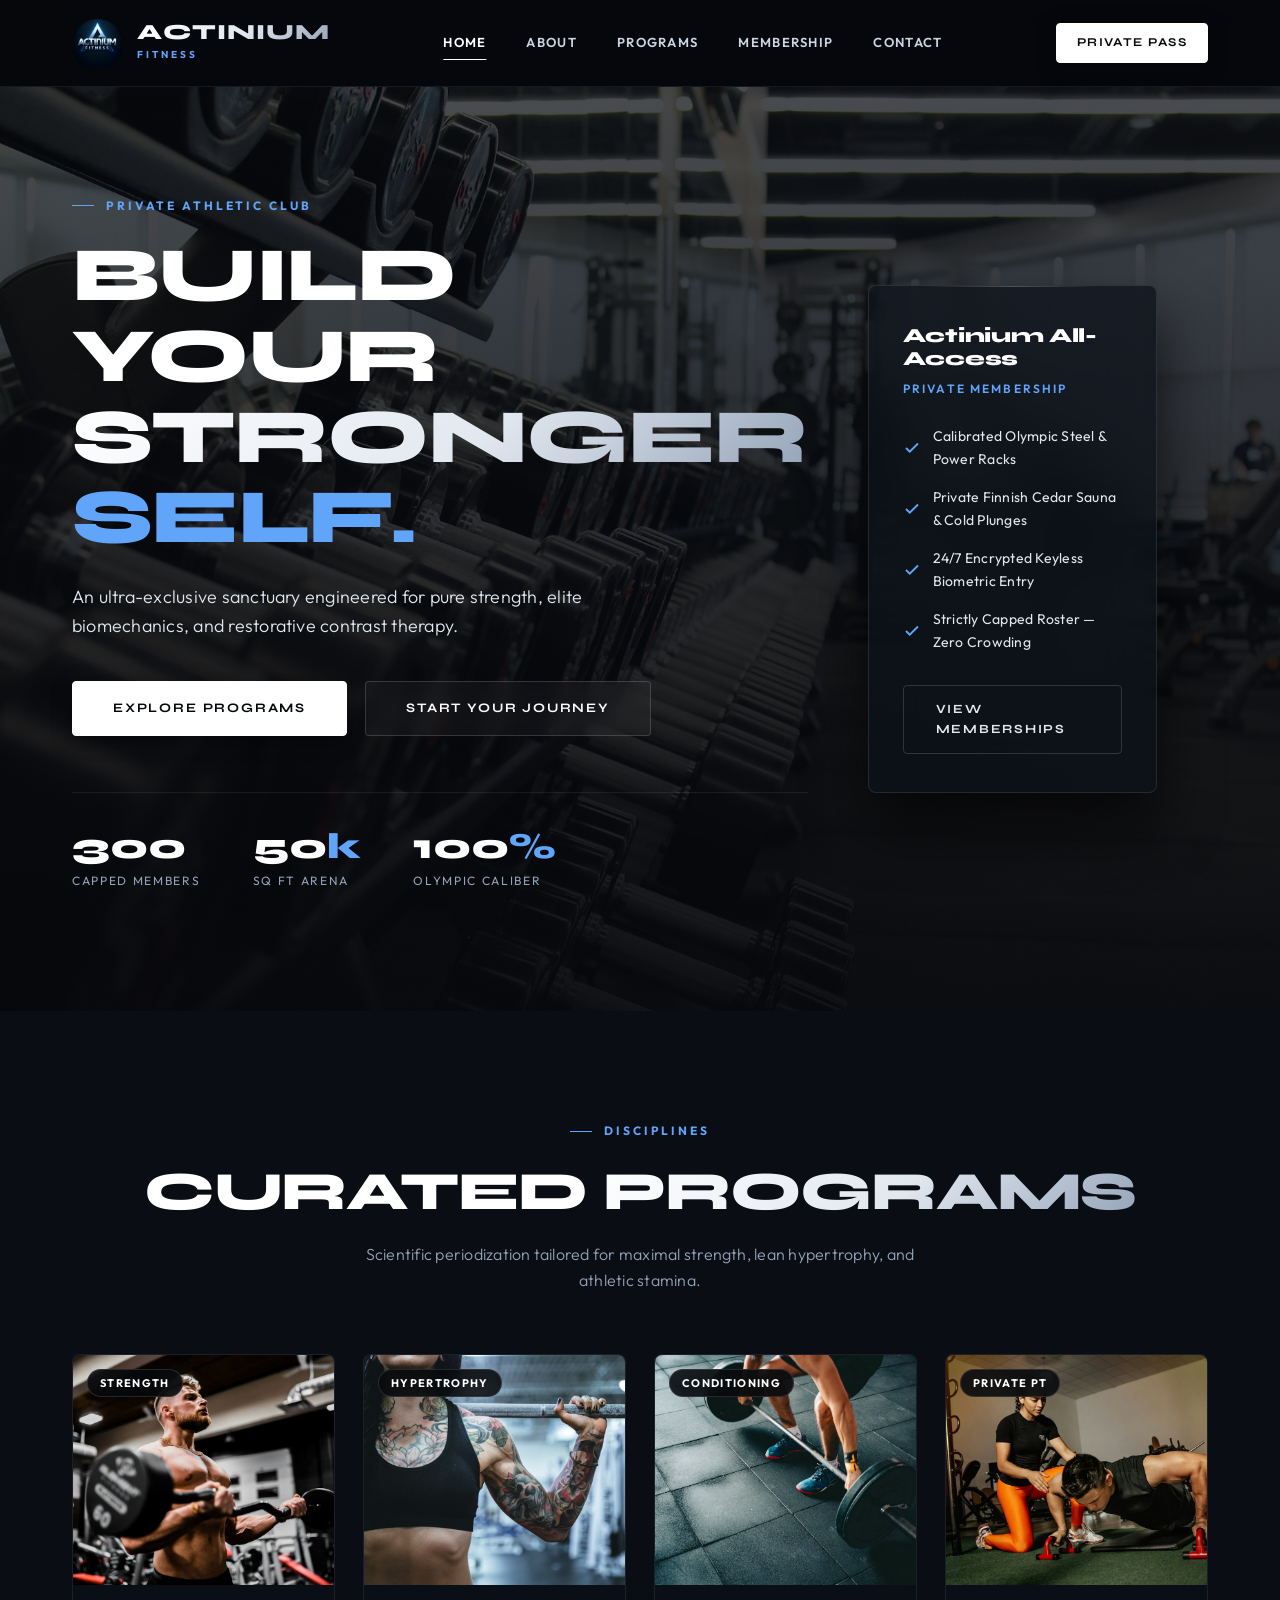
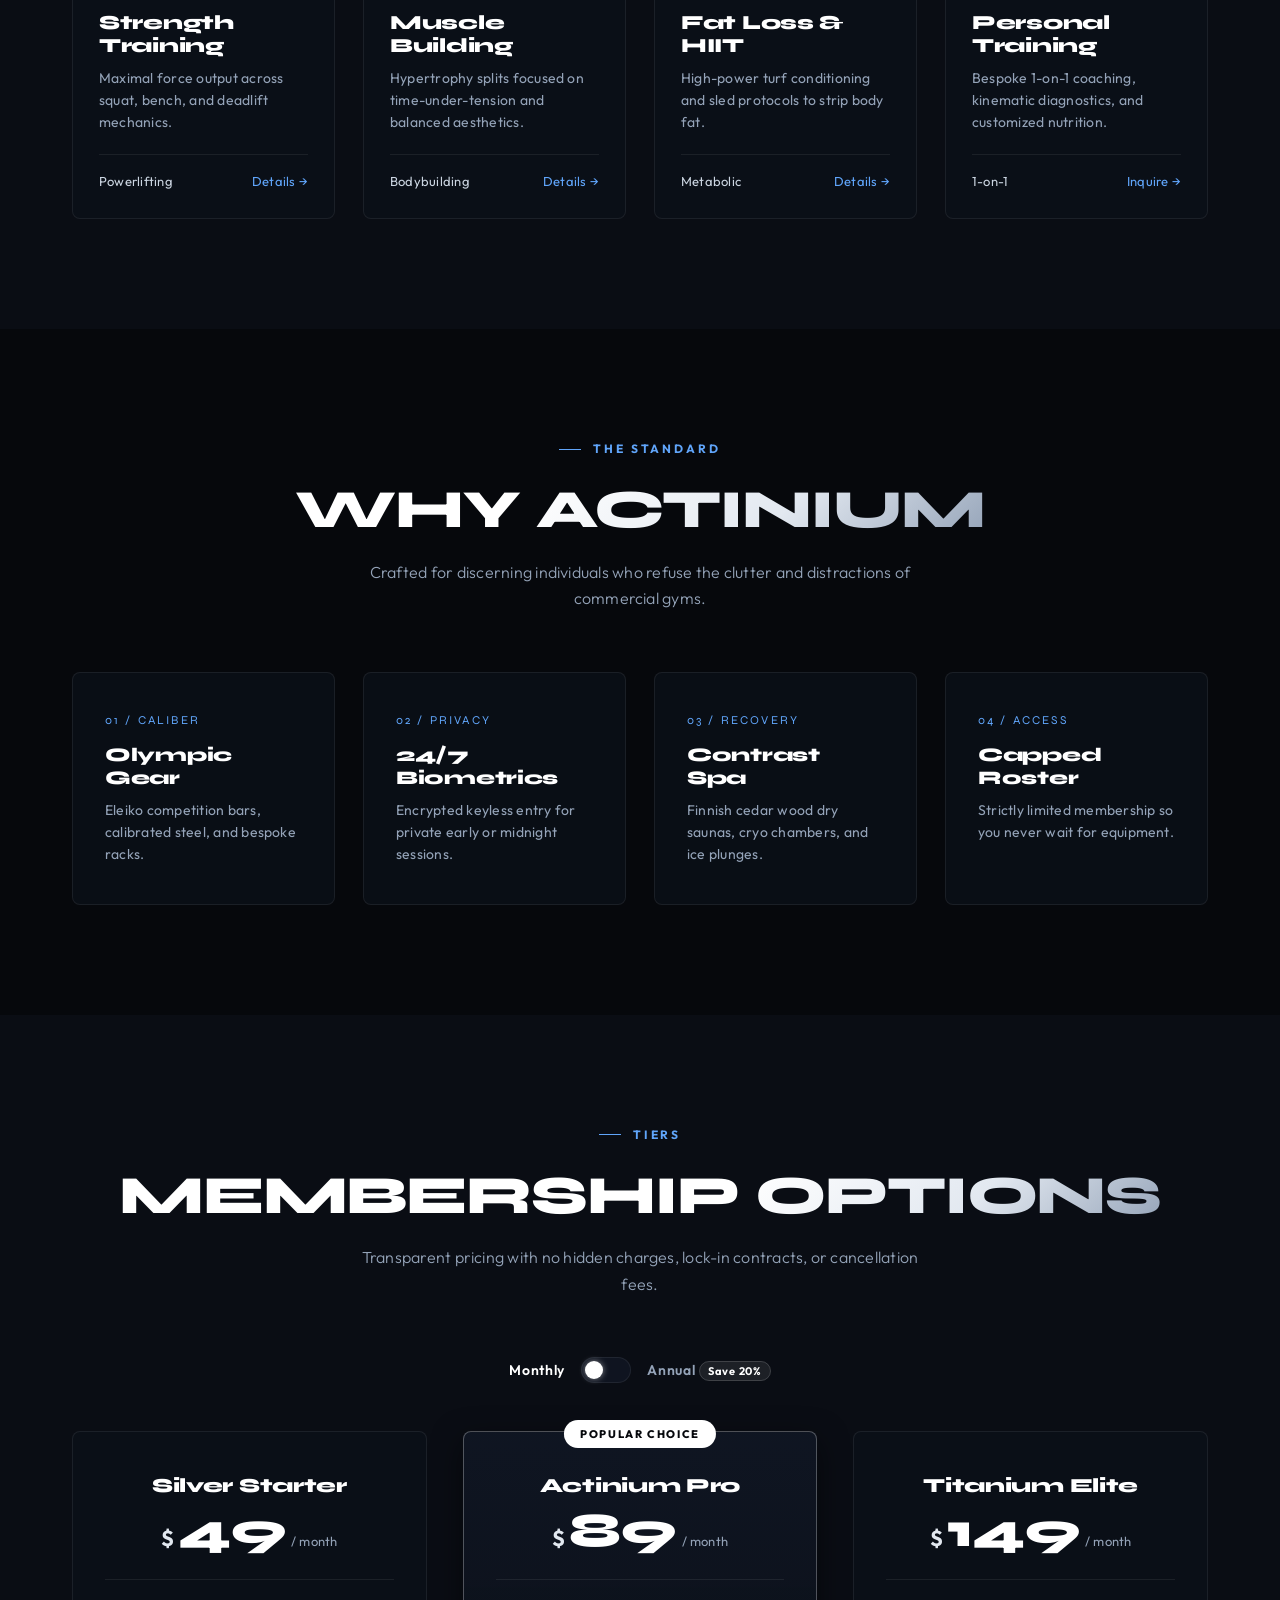
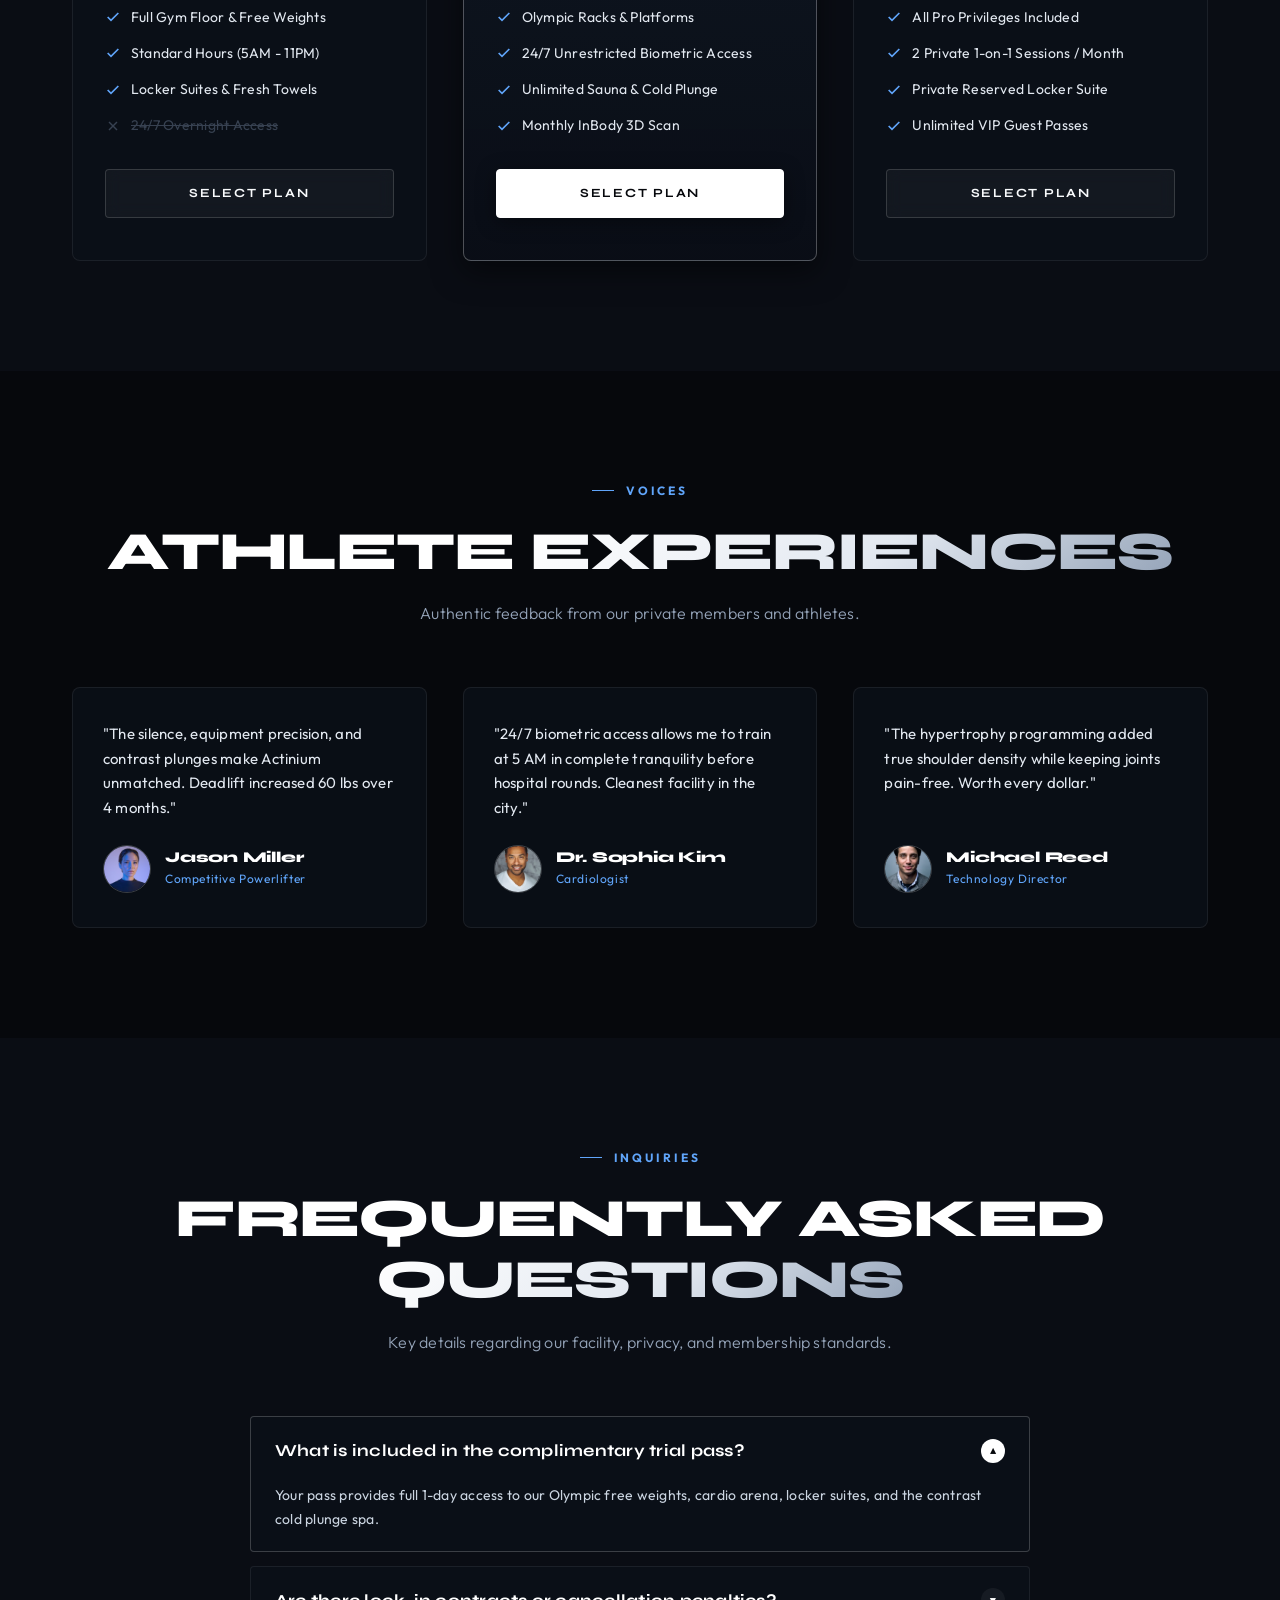
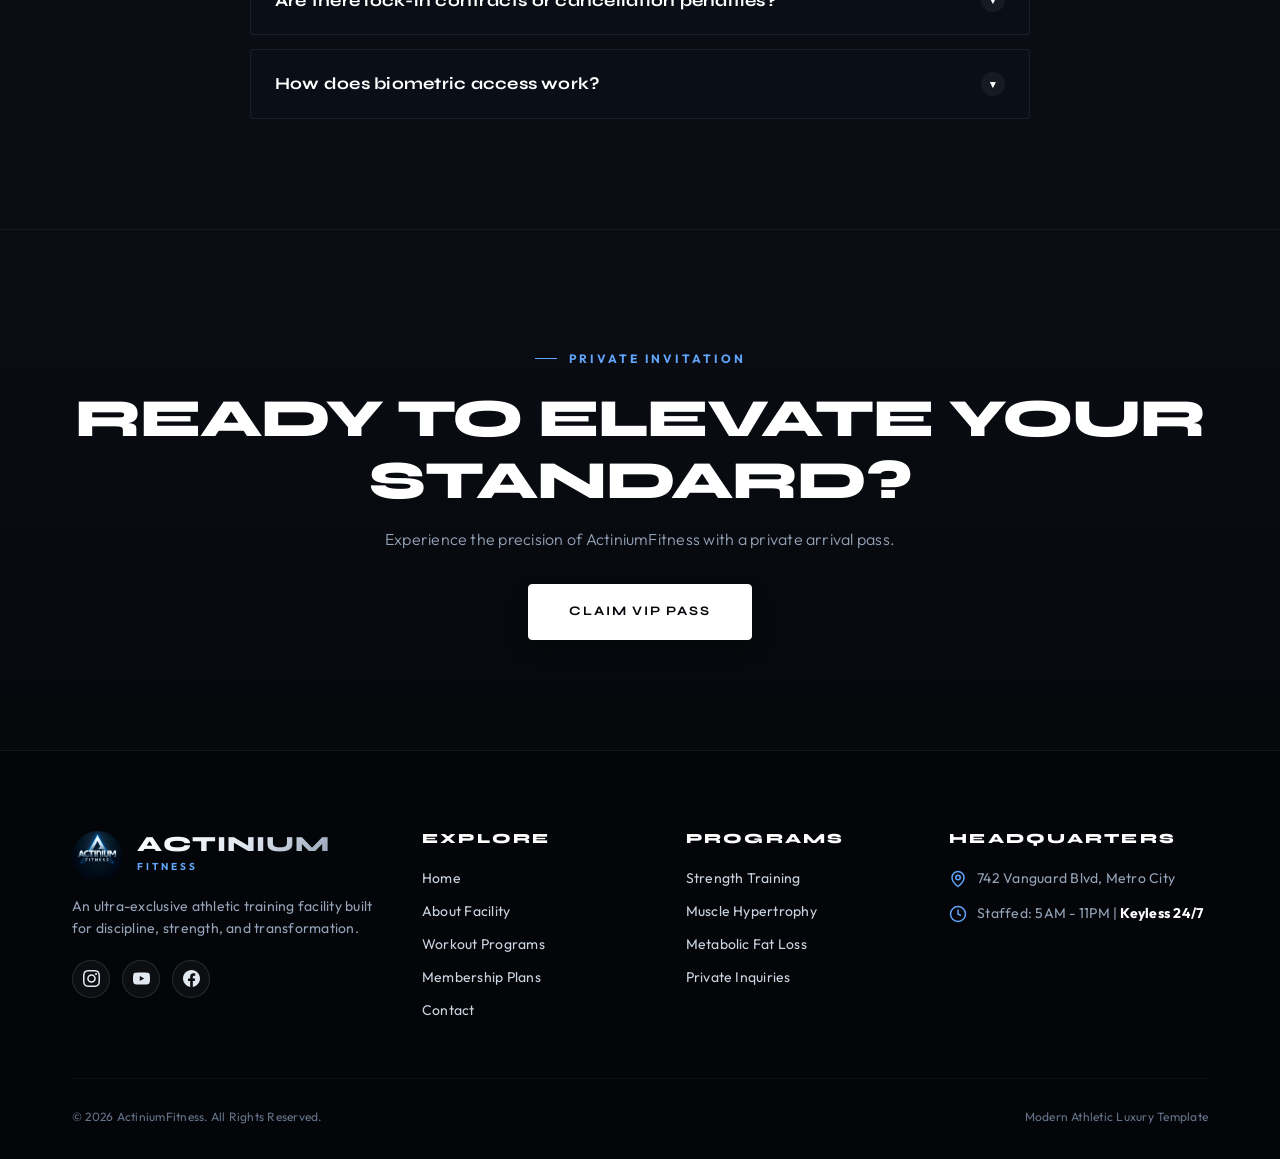
==== index.html @ 04840847 "first commit" ====
<!DOCTYPE html>
<html lang="en">
<head>
  <meta charset="UTF-8">
  <meta name="viewport" content="width=device-width, initial-scale=1.0">
  <title>ActiniumFitness — Build Your Stronger Self | Luxury Athletic Club</title>
  <meta name="description" content="ActiniumFitness is an ultra-exclusive athletic training sanctuary. Calibrated Olympic equipment, master coaching, and private contrast therapy.">
  <link rel="icon" type="image/png" href="assets/images/favicon.png">
  
  <link rel="preconnect" href="https://fonts.googleapis.com">
  <link rel="preconnect" href="https://fonts.gstatic.com" crossorigin>
  <link href="https://fonts.googleapis.com/css2?family=Outfit:wght@300;400;500;600;700&family=Syne:wght@700;800;900&display=swap" rel="stylesheet">
  
  <link rel="stylesheet" href="assets/css/style.css">
</head>
<body>
  <a href="#main-content" class="skip-link">Skip to main content</a>

  <!-- Header -->
  <header class="site-header">
    <div class="container nav-container">
      <a href="index.html" class="brand-logo-link" aria-label="ActiniumFitness Home">
        <img src="assets/images/actiniumfitness-logo.png" alt="ActiniumFitness Logo" class="brand-logo-img">
        <div class="brand-name">
          <span class="brand-name-main">ACTINIUM</span>
          <span class="brand-name-sub">FITNESS</span>
        </div>
      </a>

      <nav class="nav-menu" aria-label="Main Navigation">
        <a href="index.html" class="nav-link">Home</a>
        <a href="about.html" class="nav-link">About</a>
        <a href="programs.html" class="nav-link">Programs</a>
        <a href="membership.html" class="nav-link">Membership</a>
        <a href="contact.html" class="nav-link">Contact</a>
      </nav>

      <div class="nav-actions">
        <button type="button" class="btn btn-primary btn-sm" data-open-trial aria-haspopup="dialog">Private Pass</button>
        <button type="button" class="mobile-toggle" aria-label="Toggle navigation menu" aria-expanded="false">
          <span></span>
          <span></span>
          <span></span>
        </button>
      </div>
    </div>
  </header>

  <main id="main-content">
    <!-- Hero Section with Authentic Luxury Gym Background -->
    <section class="hero-section">
      <div class="container hero-grid">
        <div class="hero-content">
          <span class="section-label">Private Athletic Club</span>
          <h1 class="hero-headline">
            BUILD YOUR <span class="text-gradient">STRONGER</span> <span class="text-accent">SELF.</span>
          </h1>
          <p class="hero-subtext">
            An ultra-exclusive sanctuary engineered for pure strength, elite biomechanics, and restorative contrast therapy.
          </p>
          <div class="hero-ctas">
            <a href="programs.html" class="btn btn-primary btn-lg">Explore Programs</a>
            <button type="button" class="btn btn-secondary btn-lg" data-open-trial>Start Your Journey</button>
          </div>
          <div class="hero-stats-row">
            <div class="stat-item">
              <span class="stat-number" data-count="300" data-suffix="">0</span>
              <span class="stat-label">Capped Members</span>
            </div>
            <div class="stat-item">
              <span class="stat-number" data-count="50" data-suffix="k">0k</span>
              <span class="stat-label">Sq Ft Arena</span>
            </div>
            <div class="stat-item">
              <span class="stat-number" data-count="100" data-suffix="%">0%</span>
              <span class="stat-label">Olympic Caliber</span>
            </div>
          </div>
        </div>

        <div class="hero-visual">
          <div class="hero-badge-card">
            <div class="hero-badge-header">
              <h3 class="hero-badge-title">Actinium All-Access</h3>
              <span class="hero-badge-sub">Private Membership</span>
            </div>
            <ul class="hero-badge-list">
              <li>
                <svg width="18" height="18" viewBox="0 0 24 24" fill="none" stroke="currentColor" stroke-width="2.5"><polyline points="20 6 9 17 4 12"/></svg>
                <span>Calibrated Olympic Steel & Power Racks</span>
              </li>
              <li>
                <svg width="18" height="18" viewBox="0 0 24 24" fill="none" stroke="currentColor" stroke-width="2.5"><polyline points="20 6 9 17 4 12"/></svg>
                <span>Private Finnish Cedar Sauna & Cold Plunges</span>
              </li>
              <li>
                <svg width="18" height="18" viewBox="0 0 24 24" fill="none" stroke="currentColor" stroke-width="2.5"><polyline points="20 6 9 17 4 12"/></svg>
                <span>24/7 Encrypted Keyless Biometric Entry</span>
              </li>
              <li>
                <svg width="18" height="18" viewBox="0 0 24 24" fill="none" stroke="currentColor" stroke-width="2.5"><polyline points="20 6 9 17 4 12"/></svg>
                <span>Strictly Capped Roster — Zero Crowding</span>
              </li>
            </ul>
            <a href="membership.html" class="btn btn-outline" style="width: 100%;">View Memberships</a>
          </div>
        </div>
      </div>
    </section>

    <!-- Workout Programs Section -->
    <section class="section-pad section-dark">
      <div class="container">
        <div class="section-header-center">
          <span class="section-label">Disciplines</span>
          <h2 class="section-title">CURATED <span class="text-gradient">PROGRAMS</span></h2>
          <p class="section-subtitle">
            Scientific periodization tailored for maximal strength, lean hypertrophy, and athletic stamina.
          </p>
        </div>

        <div class="grid-4">
          <article class="program-card">
            <div class="program-image-wrap">
              <img src="assets/images/program-strength.jpg" alt="Olympic Strength Training with calibrated barbell">
              <span class="program-tag">Strength</span>
            </div>
            <div class="program-body">
              <h3 class="program-title">Strength Training</h3>
              <p class="program-desc">Maximal force output across squat, bench, and deadlift mechanics.</p>
              <div class="program-meta">
                <span>Powerlifting</span>
                <a href="programs.html#strength" class="text-accent">Details &rarr;</a>
              </div>
            </div>
          </article>

          <article class="program-card">
            <div class="program-image-wrap">
              <img src="assets/images/program-muscle.jpg" alt="Muscle building hypertrophy dumbbell area">
              <span class="program-tag">Hypertrophy</span>
            </div>
            <div class="program-body">
              <h3 class="program-title">Muscle Building</h3>
              <p class="program-desc">Hypertrophy splits focused on time-under-tension and balanced aesthetics.</p>
              <div class="program-meta">
                <span>Bodybuilding</span>
                <a href="programs.html#hypertrophy" class="text-accent">Details &rarr;</a>
              </div>
            </div>
          </article>

          <article class="program-card">
            <div class="program-image-wrap">
              <img src="assets/images/program-fatloss.jpg" alt="Metabolic fat loss and conditioning turf">
              <span class="program-tag">Conditioning</span>
            </div>
            <div class="program-body">
              <h3 class="program-title">Fat Loss & HIIT</h3>
              <p class="program-desc">High-power turf conditioning and sled protocols to strip body fat.</p>
              <div class="program-meta">
                <span>Metabolic</span>
                <a href="programs.html#fatloss" class="text-accent">Details &rarr;</a>
              </div>
            </div>
          </article>

          <article class="program-card">
            <div class="program-image-wrap">
              <img src="assets/images/program-personal.jpg" alt="Private personal coaching session">
              <span class="program-tag">Private PT</span>
            </div>
            <div class="program-body">
              <h3 class="program-title">Personal Training</h3>
              <p class="program-desc">Bespoke 1-on-1 coaching, kinematic diagnostics, and customized nutrition.</p>
              <div class="program-meta">
                <span>1-on-1</span>
                <a href="contact.html" class="text-accent">Inquire &rarr;</a>
              </div>
            </div>
          </article>
        </div>
      </div>
    </section>

    <!-- Why Choose ActiniumFitness Section -->
    <section class="section-pad section-glass">
      <div class="container">
        <div class="section-header-center">
          <span class="section-label">The Standard</span>
          <h2 class="section-title">WHY <span class="text-gradient">ACTINIUM</span></h2>
          <p class="section-subtitle">
            Crafted for discerning individuals who refuse the clutter and distractions of commercial gyms.
          </p>
        </div>

        <div class="grid-4">
          <div class="feature-box">
            <div class="feature-number">01 / CALIBER</div>
            <h3 class="feature-title">Olympic Gear</h3>
            <p class="feature-desc">Eleiko competition bars, calibrated steel, and bespoke racks.</p>
          </div>

          <div class="feature-box">
            <div class="feature-number">02 / PRIVACY</div>
            <h3 class="feature-title">24/7 Biometrics</h3>
            <p class="feature-desc">Encrypted keyless entry for private early or midnight sessions.</p>
          </div>

          <div class="feature-box">
            <div class="feature-number">03 / RECOVERY</div>
            <h3 class="feature-title">Contrast Spa</h3>
            <p class="feature-desc">Finnish cedar wood dry saunas, cryo chambers, and ice plunges.</p>
          </div>

          <div class="feature-box">
            <div class="feature-number">04 / ACCESS</div>
            <h3 class="feature-title">Capped Roster</h3>
            <p class="feature-desc">Strictly limited membership so you never wait for equipment.</p>
          </div>
        </div>
      </div>
    </section>

    <!-- Membership Pricing Section -->
    <section class="section-pad section-dark" id="membership-section">
      <div class="container">
        <div class="section-header-center">
          <span class="section-label">Tiers</span>
          <h2 class="section-title">MEMBERSHIP <span class="text-gradient">OPTIONS</span></h2>
          <p class="section-subtitle">
            Transparent pricing with no hidden charges, lock-in contracts, or cancellation fees.
          </p>

          <div class="billing-toggle-wrap">
            <span class="billing-label label-monthly active">Monthly</span>
            <button type="button" class="toggle-switch" role="switch" aria-checked="false" aria-label="Toggle annual billing discount"></button>
            <span class="billing-label label-annual">Annual <span class="save-badge">Save 20%</span></span>
          </div>
        </div>

        <div class="grid-3">
          <!-- Tier 1 -->
          <div class="pricing-card" data-monthly="49" data-annual="39">
            <div class="pricing-header">
              <h3 class="pricing-tier">Silver Starter</h3>
              <div class="pricing-cost">
                <span class="currency">$</span>
                <span class="amount">49</span>
                <span class="period">/ month</span>
              </div>
            </div>
            <ul class="pricing-features">
              <li class="pricing-feature-item">
                <svg width="16" height="16" viewBox="0 0 24 24" fill="none" stroke="currentColor" stroke-width="2.5"><polyline points="20 6 9 17 4 12"/></svg>
                <span>Full Gym Floor & Free Weights</span>
              </li>
              <li class="pricing-feature-item">
                <svg width="16" height="16" viewBox="0 0 24 24" fill="none" stroke="currentColor" stroke-width="2.5"><polyline points="20 6 9 17 4 12"/></svg>
                <span>Standard Hours (5AM - 11PM)</span>
              </li>
              <li class="pricing-feature-item">
                <svg width="16" height="16" viewBox="0 0 24 24" fill="none" stroke="currentColor" stroke-width="2.5"><polyline points="20 6 9 17 4 12"/></svg>
                <span>Locker Suites & Fresh Towels</span>
              </li>
              <li class="pricing-feature-item muted">
                <svg width="16" height="16" viewBox="0 0 24 24" fill="none" stroke="currentColor" stroke-width="2"><line x1="18" y1="6" x2="6" y2="18"/><line x1="6" y1="6" x2="18" y2="18"/></svg>
                <span>24/7 Overnight Access</span>
              </li>
            </ul>
            <button type="button" class="btn btn-secondary" data-select-plan="Silver Starter">Select Plan</button>
          </div>

          <!-- Tier 2 (Featured) -->
          <div class="pricing-card featured" data-monthly="89" data-annual="69">
            <span class="pricing-badge">Popular Choice</span>
            <div class="pricing-header">
              <h3 class="pricing-tier">Actinium Pro</h3>
              <div class="pricing-cost">
                <span class="currency">$</span>
                <span class="amount">89</span>
                <span class="period">/ month</span>
              </div>
            </div>
            <ul class="pricing-features">
              <li class="pricing-feature-item">
                <svg width="16" height="16" viewBox="0 0 24 24" fill="none" stroke="currentColor" stroke-width="2.5"><polyline points="20 6 9 17 4 12"/></svg>
                <span>Olympic Racks & Platforms</span>
              </li>
              <li class="pricing-feature-item">
                <svg width="16" height="16" viewBox="0 0 24 24" fill="none" stroke="currentColor" stroke-width="2.5"><polyline points="20 6 9 17 4 12"/></svg>
                <span>24/7 Unrestricted Biometric Access</span>
              </li>
              <li class="pricing-feature-item">
                <svg width="16" height="16" viewBox="0 0 24 24" fill="none" stroke="currentColor" stroke-width="2.5"><polyline points="20 6 9 17 4 12"/></svg>
                <span>Unlimited Sauna & Cold Plunge</span>
              </li>
              <li class="pricing-feature-item">
                <svg width="16" height="16" viewBox="0 0 24 24" fill="none" stroke="currentColor" stroke-width="2.5"><polyline points="20 6 9 17 4 12"/></svg>
                <span>Monthly InBody 3D Scan</span>
              </li>
            </ul>
            <button type="button" class="btn btn-primary" data-select-plan="Actinium Pro">Select Plan</button>
          </div>

          <!-- Tier 3 -->
          <div class="pricing-card" data-monthly="149" data-annual="119">
            <div class="pricing-header">
              <h3 class="pricing-tier">Titanium Elite</h3>
              <div class="pricing-cost">
                <span class="currency">$</span>
                <span class="amount">149</span>
                <span class="period">/ month</span>
              </div>
            </div>
            <ul class="pricing-features">
              <li class="pricing-feature-item">
                <svg width="16" height="16" viewBox="0 0 24 24" fill="none" stroke="currentColor" stroke-width="2.5"><polyline points="20 6 9 17 4 12"/></svg>
                <span>All Pro Privileges Included</span>
              </li>
              <li class="pricing-feature-item">
                <svg width="16" height="16" viewBox="0 0 24 24" fill="none" stroke="currentColor" stroke-width="2.5"><polyline points="20 6 9 17 4 12"/></svg>
                <span>2 Private 1-on-1 Sessions / Month</span>
              </li>
              <li class="pricing-feature-item">
                <svg width="16" height="16" viewBox="0 0 24 24" fill="none" stroke="currentColor" stroke-width="2.5"><polyline points="20 6 9 17 4 12"/></svg>
                <span>Private Reserved Locker Suite</span>
              </li>
              <li class="pricing-feature-item">
                <svg width="16" height="16" viewBox="0 0 24 24" fill="none" stroke="currentColor" stroke-width="2.5"><polyline points="20 6 9 17 4 12"/></svg>
                <span>Unlimited VIP Guest Passes</span>
              </li>
            </ul>
            <button type="button" class="btn btn-secondary" data-select-plan="Titanium Elite">Select Plan</button>
          </div>
        </div>
      </div>
    </section>

    <!-- Athlete Testimonials with Real Member Photography -->
    <section class="section-pad section-glass">
      <div class="container">
        <div class="section-header-center">
          <span class="section-label">Voices</span>
          <h2 class="section-title">ATHLETE <span class="text-gradient">EXPERIENCES</span></h2>
          <p class="section-subtitle">
            Authentic feedback from our private members and athletes.
          </p>
        </div>

        <div class="grid-3">
          <div class="testimonial-card">
            <p class="testimonial-quote">
              "The silence, equipment precision, and contrast plunges make Actinium unmatched. Deadlift increased 60 lbs over 4 months."
            </p>
            <div class="testimonial-author">
              <img src="assets/images/avatar-1.png" alt="Jason Miller" class="testimonial-avatar">
              <div class="testimonial-meta">
                <h4>Jason Miller</h4>
                <p>Competitive Powerlifter</p>
              </div>
            </div>
          </div>

          <div class="testimonial-card">
            <p class="testimonial-quote">
              "24/7 biometric access allows me to train at 5 AM in complete tranquility before hospital rounds. Cleanest facility in the city."
            </p>
            <div class="testimonial-author">
              <img src="assets/images/avatar-2.png" alt="Dr. Sophia Kim" class="testimonial-avatar">
              <div class="testimonial-meta">
                <h4>Dr. Sophia Kim</h4>
                <p>Cardiologist</p>
              </div>
            </div>
          </div>

          <div class="testimonial-card">
            <p class="testimonial-quote">
              "The hypertrophy programming added true shoulder density while keeping joints pain-free. Worth every dollar."
            </p>
            <div class="testimonial-author">
              <img src="assets/images/avatar-3.png" alt="Michael Reed" class="testimonial-avatar">
              <div class="testimonial-meta">
                <h4>Michael Reed</h4>
                <p>Technology Director</p>
              </div>
            </div>
          </div>
        </div>
      </div>
    </section>

    <!-- FAQ Accordion Section -->
    <section class="section-pad section-dark">
      <div class="container">
        <div class="section-header-center">
          <span class="section-label">Inquiries</span>
          <h2 class="section-title">FREQUENTLY ASKED <span class="text-gradient">QUESTIONS</span></h2>
          <p class="section-subtitle">
            Key details regarding our facility, privacy, and membership standards.
          </p>
        </div>

        <div class="faq-list">
          <details class="faq-item" open>
            <summary class="faq-question">
              <span>What is included in the complimentary trial pass?</span>
              <span class="faq-icon">&#9660;</span>
            </summary>
            <div class="faq-answer">
              Your pass provides full 1-day access to our Olympic free weights, cardio arena, locker suites, and the contrast cold plunge spa.
            </div>
          </details>

          <details class="faq-item">
            <summary class="faq-question">
              <span>Are there lock-in contracts or cancellation penalties?</span>
              <span class="faq-icon">&#9660;</span>
            </summary>
            <div class="faq-answer">
              No. We operate with zero hidden maintenance fees. Monthly plans can be frozen or cancelled with 14 days written notice.
            </div>
          </details>

          <details class="faq-item">
            <summary class="faq-question">
              <span>How does biometric access work?</span>
              <span class="faq-icon">&#9660;</span>
            </summary>
            <div class="faq-answer">
              Members receive an encrypted smartphone credential granting secure 24/7 keyless turnstile entry.
            </div>
          </details>
        </div>
      </div>
    </section>

    <!-- Quick Call to Action -->
    <section class="section-pad" style="background: linear-gradient(180deg, #0a0d14 0%, #06080c 100%); border-top: 1px solid var(--border-subtle); text-align: center;">
      <div class="container">
        <span class="section-label">Private Invitation</span>
        <h2 class="section-title" style="margin-bottom: 14px;">READY TO ELEVATE YOUR STANDARD?</h2>
        <p class="section-subtitle" style="margin: 0 auto 32px auto;">
          Experience the precision of ActiniumFitness with a private arrival pass.
        </p>
        <button type="button" class="btn btn-primary btn-lg" data-open-trial>Claim VIP Pass</button>
      </div>
    </section>
  </main>

  <!-- Free Trial Booking Modal -->
  <dialog id="trial-modal" class="modal-dialog" aria-labelledby="modal-heading">
    <div class="modal-inner">
      <button type="button" class="modal-close-btn" id="close-trial-modal" aria-label="Close modal">&times;</button>
      
      <form id="trial-form">
        <h3 id="modal-heading" style="font-size: 1.4rem; margin-bottom: 6px;">Request Private VIP Pass</h3>
        <p style="font-size: 0.8125rem; color: var(--metallic-500); margin-bottom: 20px;">Experience our arena with complimentary full access.</p>

        <div class="form-group">
          <label for="trial-name" class="form-label">Full Name *</label>
          <input type="text" id="trial-name" class="form-control" placeholder="Marcus Miller" required>
        </div>

        <div class="form-group">
          <label for="trial-email" class="form-label">Email Address *</label>
          <input type="email" id="trial-email" class="form-control" placeholder="marcus@example.com" required>
        </div>

        <div class="form-group">
          <label for="trial-phone" class="form-label">Phone Number *</label>
          <input type="tel" id="trial-phone" class="form-control" placeholder="+1 (555) 000-0000" required>
        </div>

        <button type="submit" class="btn btn-primary" style="width: 100%; margin-top: 10px;">Confirm VIP Pass</button>
        <p class="form-disclaimer">* Our membership concierge will contact you within 2 hours to confirm your arrival.</p>
      </form>

      <div id="trial-confirmation" style="display: none; text-align: center; padding: 18px 0;">
        <div class="modal-status-icon" style="color: var(--logo-blue-bright); display: flex; align-items: center; justify-content: center; margin-bottom: 12px;">
          <svg width="40" height="40" viewBox="0 0 24 24" fill="none" stroke="currentColor" stroke-width="2.5" stroke-linecap="round" stroke-linejoin="round"><path d="M22 11.08V12a10 10 0 1 1-5.93-9.14"/><polyline points="22 4 12 14.01 9 11.01"/></svg>
        </div>
        <h3 style="font-size: 1.35rem; margin-bottom: 10px; color: var(--metallic-100);">VIP Pass Reserved</h3>
        <p style="font-size: 0.875rem; color: var(--metallic-300); margin-bottom: 22px;">
          Your private arrival reservation has been recorded. Our concierge will be in touch shortly.
        </p>
        <button type="button" class="btn btn-secondary" onclick="document.getElementById('trial-modal').close()">Close</button>
      </div>
    </div>
  </dialog>

  <!-- Footer with Authentic SVG Social Icons -->
  <footer class="site-footer">
    <div class="container">
      <div class="footer-grid">
        <div class="footer-col">
          <a href="index.html" class="brand-logo-link" style="margin-bottom: 14px;">
            <img src="assets/images/actiniumfitness-logo.png" alt="ActiniumFitness Official Logo" class="brand-logo-img">
            <div class="brand-name">
              <span class="brand-name-main">ACTINIUM</span>
              <span class="brand-name-sub">FITNESS</span>
            </div>
          </a>
          <p class="footer-brand-desc">
            An ultra-exclusive athletic training facility built for discipline, strength, and transformation.
          </p>
          <div class="footer-social-row">
            <!-- Instagram SVG -->
            <a href="https://instagram.com" target="_blank" rel="noopener noreferrer" class="social-pill-btn" aria-label="Instagram">
              <svg viewBox="0 0 24 24"><path d="M12 2.163c3.204 0 3.584.012 4.85.07 3.252.148 4.771 1.691 4.919 4.919.058 1.265.069 1.645.069 4.849 0 3.205-.012 3.584-.069 4.849-.149 3.225-1.664 4.771-4.919 4.919-1.266.058-1.644.07-4.85.07-3.204 0-3.584-.012-4.849-.07-3.26-.149-4.771-1.699-4.919-4.92-.058-1.265-.07-1.644-.07-4.849 0-3.204.013-3.583.07-4.849.149-3.227 1.664-4.771 4.919-4.919 1.266-.057 1.645-.069 4.849-.069zm0-2.163c-3.259 0-3.667.014-4.947.072-4.358.2-6.78 2.618-6.98 6.98-.059 1.281-.073 1.689-.073 4.948 0 3.259.014 3.668.072 4.948.2 4.358 2.618 6.78 6.98 6.98 1.281.058 1.689.072 4.948.072 3.259 0 3.668-.014 4.948-.072 4.354-.2 6.782-2.618 6.979-6.98.059-1.28.073-1.689.073-4.948 0-3.259-.014-3.667-.072-4.947-.196-4.354-2.617-6.78-6.979-6.98-1.281-.059-1.69-.073-4.949-.073zm0 5.838c-3.403 0-6.162 2.759-6.162 6.162s2.759 6.163 6.162 6.163 6.162-2.759 6.162-6.163c0-3.403-2.759-6.162-6.162-6.162zm0 10.162c-2.209 0-4-1.79-4-4 0-2.209 1.791-4 4-4s4 1.791 4 4c0 2.21-1.791 4-4 4zm6.406-11.845c-.796 0-1.441.645-1.441 1.44s.645 1.44 1.441 1.44c.795 0 1.439-.645 1.439-1.44s-.644-1.44-1.439-1.44z"/></svg>
            </a>
            <!-- YouTube SVG -->
            <a href="https://youtube.com" target="_blank" rel="noopener noreferrer" class="social-pill-btn" aria-label="YouTube">
              <svg viewBox="0 0 24 24"><path d="M23.498 6.186a3.016 3.016 0 0 0-2.122-2.136C19.505 3.545 12 3.545 12 3.545s-7.505 0-9.377.505A3.017 3.017 0 0 0 .502 6.186C0 8.07 0 12 0 12s0 3.93.502 5.814a3.016 3.016 0 0 0 2.122 2.136c1.871.505 9.376.505 9.376.505s7.505 0 9.377-.505a3.015 3.015 0 0 0 2.122-2.136C24 15.93 24 12 24 12s0-3.93-.502-5.814zM9.545 15.568V8.432L15.818 12l-6.273 3.568z"/></svg>
            </a>
            <!-- Facebook SVG -->
            <a href="https://facebook.com" target="_blank" rel="noopener noreferrer" class="social-pill-btn" aria-label="Facebook">
              <svg viewBox="0 0 24 24"><path d="M24 12.073c0-6.627-5.373-12-12-12s-12 5.373-12 12c0 5.99 4.388 10.954 10.125 11.854v-8.385H7.078v-3.47h3.047V9.43c0-3.007 1.792-4.669 4.533-4.669 1.312 0 2.686.235 2.686.235v2.953H15.83c-1.491 0-1.956.925-1.956 1.874v2.25h3.328l-.532 3.47h-2.796v8.385C19.612 23.027 24 18.062 24 12.073z"/></svg>
            </a>
          </div>
        </div>

        <div class="footer-col">
          <h4>Explore</h4>
          <div class="footer-links">
            <a href="index.html">Home</a>
            <a href="about.html">About Facility</a>
            <a href="programs.html">Workout Programs</a>
            <a href="membership.html">Membership Plans</a>
            <a href="contact.html">Contact</a>
          </div>
        </div>

        <div class="footer-col">
          <h4>Programs</h4>
          <div class="footer-links">
            <a href="programs.html#strength">Strength Training</a>
            <a href="programs.html#hypertrophy">Muscle Hypertrophy</a>
            <a href="programs.html#fatloss">Metabolic Fat Loss</a>
            <a href="contact.html">Private Inquiries</a>
          </div>
        </div>

        <div class="footer-col">
          <h4>Headquarters</h4>
          <div class="footer-contact-item">
            <svg width="18" height="18" viewBox="0 0 24 24" fill="none" stroke="currentColor" stroke-width="2"><path d="M20 10c0 6-8 12-8 12s-8-6-8-12a8 8 0 0 1 16 0Z"/><circle cx="12" cy="10" r="3"/></svg>
            <span>742 Vanguard Blvd, Metro City</span>
          </div>
          <div class="footer-contact-item">
            <svg width="18" height="18" viewBox="0 0 24 24" fill="none" stroke="currentColor" stroke-width="2"><circle cx="12" cy="12" r="10"/><polyline points="12 6 12 12 16 14"/></svg>
            <span>Staffed: 5AM - 11PM | <strong style="color: var(--metallic-100);">Keyless 24/7</strong></span>
          </div>
        </div>
      </div>

      <div class="footer-bottom">
        <p>&copy; <span class="current-year">2026</span> ActiniumFitness. All Rights Reserved.</p>
        <p style="color: var(--metallic-muted);">Modern Athletic Luxury Template</p>
      </div>
    </div>
  </footer>

  <script src="assets/js/main.js"></script>
</body>
</html>
---- assets/css/style.css ----
/* ==========================================================================
   ACTINIUM FITNESS — ULTRA-LUXURY PRIVATE ATHLETIC SANCTUARY
   Palette: Matte Obsidian (#07090e), Charcoal Titanium (#121722),
            Brushed Platinum (#f1f5f9), Understated Steel Sapphire (#2563eb / #3b82f6)
   ========================================================================== */

:root {
  /* Understated Luxury Palette */
  --bg-primary: #06080c;
  --bg-secondary: #0a0d14;
  --bg-tertiary: #0f1420;
  --bg-card: rgba(12, 17, 26, 0.72);
  --bg-card-hover: rgba(16, 23, 36, 0.88);
  --bg-glass: rgba(6, 8, 12, 0.88);

  /* Refined, Hairline Luxury Borders */
  --border-subtle: rgba(255, 255, 255, 0.07);
  --border-card: rgba(255, 255, 255, 0.1);
  --border-luxury: rgba(59, 130, 246, 0.22);
  --border-glow: rgba(59, 130, 246, 0.4);

  /* Subtle Muted Steel Sapphire (Calm, Elegant, Not Garish) */
  --accent-blue: #3b82f6;
  --accent-blue-deep: #1d4ed8;
  --accent-blue-soft: #60a5fa;
  --accent-ice: #93c5fd;

  --accent-glow: 0 0 20px rgba(59, 130, 246, 0.18);
  --accent-glow-strong: 0 0 30px rgba(59, 130, 246, 0.3);

  /* Brushed Titanium & Silver Metallic */
  --metallic-100: #ffffff;
  --metallic-200: #f8fafc;
  --metallic-300: #e2e8f0;
  --metallic-400: #cbd5e1;
  --metallic-500: #94a3b8;
  --metallic-muted: #64748b;

  --metallic-gradient: linear-gradient(135deg, #ffffff 0%, #e2e8f0 55%, #94a3b8 100%);
  --luxury-blue-gradient: linear-gradient(135deg, #2563eb 0%, #1e40af 100%);

  /* Typography */
  --font-heading: 'Syne', 'Montserrat', -apple-system, BlinkMacSystemFont, sans-serif;
  --font-body: 'Outfit', 'Inter', -apple-system, BlinkMacSystemFont, sans-serif;

  /* Layout & Spacing */
  --container-max: 1200px;
  --header-height: 86px;
  --radius-sm: 4px;
  --radius-md: 8px;
  --radius-lg: 14px;
  --radius-full: 9999px;

  /* Transitions */
  --transition-fast: 0.2s cubic-bezier(0.16, 1, 0.3, 1);
  --transition-smooth: 0.35s cubic-bezier(0.16, 1, 0.3, 1);
}

/* Base & Reset */
*, *::before, *::after {
  box-sizing: border-box;
  margin: 0;
  padding: 0;
}

html {
  font-size: 16px;
  scroll-behavior: smooth;
  scroll-padding-top: var(--header-height);
  background-color: var(--bg-primary);
  color: var(--metallic-400);
  font-family: var(--font-body);
  -webkit-font-smoothing: antialiased;
  -moz-osx-font-smoothing: grayscale;
}

body {
  min-height: 100vh;
  display: flex;
  flex-direction: column;
  overflow-x: hidden;
  background-color: var(--bg-primary);
  background-image: 
    radial-gradient(circle at 50% 0%, rgba(37, 99, 235, 0.05) 0%, transparent 60%),
    radial-gradient(circle at 90% 45%, rgba(30, 64, 175, 0.04) 0%, transparent 50%);
  background-attachment: fixed;
  line-height: 1.65;
  letter-spacing: 0.015em;
}

main {
  flex: 1 0 auto;
}

img, svg {
  display: block;
  max-width: 100%;
  height: auto;
}

a {
  color: inherit;
  text-decoration: none;
  transition: color var(--transition-fast);
}

button, input, textarea, select {
  font: inherit;
  color: inherit;
}

button {
  background: none;
  border: none;
  cursor: pointer;
}

.skip-link {
  position: absolute;
  top: -100px;
  left: 24px;
  background: var(--metallic-100);
  color: #06080c;
  padding: 12px 24px;
  font-weight: 700;
  border-radius: var(--radius-sm);
  z-index: 9999;
  transition: top var(--transition-fast);
}
.skip-link:focus {
  top: 24px;
  outline: 2px solid var(--accent-blue);
}

:focus-visible {
  outline: 1px solid var(--accent-blue-soft);
  outline-offset: 3px;
}

.container {
  width: 100%;
  max-width: var(--container-max);
  margin-left: auto;
  margin-right: auto;
  padding-left: 32px;
  padding-right: 32px;
}

/* ==========================================================================
   Typography & Metallic Text
   ========================================================================== */
h1, h2, h3, h4, h5, h6 {
  font-family: var(--font-heading);
  color: var(--metallic-100);
  line-height: 1.15;
  font-weight: 800;
  letter-spacing: -0.015em;
}

.text-gradient {
  background: var(--metallic-gradient);
  -webkit-background-clip: text;
  -webkit-text-fill-color: transparent;
  display: inline-block;
}

.text-accent {
  color: var(--accent-blue-soft);
}

.section-label {
  display: inline-flex;
  align-items: center;
  gap: 12px;
  font-size: 0.75rem;
  font-weight: 700;
  text-transform: uppercase;
  letter-spacing: 0.24em;
  color: var(--accent-blue-soft);
  margin-bottom: 20px;
}

.section-label::before {
  content: '';
  width: 22px;
  height: 1px;
  background: var(--accent-blue-soft);
}

.section-title {
  font-size: clamp(2.2rem, 4.2vw, 3.5rem);
  font-weight: 800;
  letter-spacing: -0.02em;
  margin-bottom: 18px;
  text-transform: uppercase;
}

.section-subtitle {
  font-size: clamp(1rem, 1.25vw, 1.125rem);
  color: var(--metallic-500);
  max-width: 580px;
  line-height: 1.65;
  font-weight: 300;
  margin-bottom: 60px;
}

.section-header-center {
  text-align: center;
  display: flex;
  flex-direction: column;
  align-items: center;
}

/* ==========================================================================
   Header & Navigation
   ========================================================================== */
.site-header {
  position: sticky;
  top: 0;
  left: 0;
  width: 100%;
  z-index: 1000;
  background: rgba(6, 8, 12, 0.85);
  backdrop-filter: blur(24px);
  -webkit-backdrop-filter: blur(24px);
  border-bottom: 1px solid var(--border-subtle);
  transition: all var(--transition-smooth);
}

.site-header.scrolled {
  background: rgba(6, 8, 12, 0.96);
  border-bottom-color: rgba(255, 255, 255, 0.08);
  box-shadow: 0 10px 40px rgba(0, 0, 0, 0.8);
}

.nav-container {
  display: flex;
  align-items: center;
  justify-content: space-between;
  height: var(--header-height);
}

.brand-logo-link {
  display: flex;
  align-items: center;
  gap: 14px;
}

.brand-logo-img {
  height: 48px;
  width: auto;
  object-fit: contain;
  transition: transform var(--transition-fast);
}

.brand-logo-link:hover .brand-logo-img {
  transform: scale(1.04);
}

.brand-name {
  display: flex;
  flex-direction: column;
}

.brand-name-main {
  font-family: var(--font-heading);
  font-size: 1.35rem;
  font-weight: 800;
  letter-spacing: 0.05em;
  background: var(--metallic-gradient);
  -webkit-background-clip: text;
  -webkit-text-fill-color: transparent;
  line-height: 1;
}

.brand-name-sub {
  font-size: 0.625rem;
  font-weight: 700;
  letter-spacing: 0.3em;
  color: var(--accent-blue-soft);
  text-transform: uppercase;
  margin-top: 3px;
}

.nav-menu {
  display: flex;
  align-items: center;
  gap: 40px;
}

.nav-link {
  font-size: 0.8125rem;
  font-weight: 600;
  color: var(--metallic-400);
  letter-spacing: 0.1em;
  text-transform: uppercase;
  position: relative;
  padding: 6px 0;
  transition: color var(--transition-fast);
}

.nav-link::after {
  content: '';
  position: absolute;
  bottom: 0;
  left: 50%;
  transform: translateX(-50%);
  width: 0;
  height: 1px;
  background: var(--metallic-100);
  transition: width var(--transition-fast);
}

.nav-link:hover,
.nav-link.active {
  color: #ffffff;
}

.nav-link:hover::after,
.nav-link.active::after {
  width: 100%;
}

.nav-actions {
  display: flex;
  align-items: center;
  gap: 20px;
}

.mobile-toggle {
  display: none;
  flex-direction: column;
  justify-content: space-between;
  width: 28px;
  height: 18px;
  background: none;
  border: none;
  cursor: pointer;
  z-index: 1100;
}

.mobile-toggle span {
  display: block;
  width: 100%;
  height: 1.5px;
  background: var(--metallic-300);
  transition: all var(--transition-fast);
}

.mobile-toggle.open span:nth-child(1) {
  transform: translateY(8px) rotate(45deg);
  background: #ffffff;
}
.mobile-toggle.open span:nth-child(2) {
  opacity: 0;
}
.mobile-toggle.open span:nth-child(3) {
  transform: translateY(-8.5px) rotate(-45deg);
  background: #ffffff;
}

/* ==========================================================================
   Luxury Buttons
   ========================================================================== */
.btn {
  display: inline-flex;
  align-items: center;
  justify-content: center;
  gap: 10px;
  padding: 13px 32px;
  font-family: var(--font-heading);
  font-size: 0.78125rem;
  font-weight: 700;
  letter-spacing: 0.14em;
  text-transform: uppercase;
  border-radius: var(--radius-sm);
  transition: all var(--transition-smooth);
  cursor: pointer;
  position: relative;
}

.btn-primary {
  background: #ffffff;
  color: #06080c;
  border: 1px solid #ffffff;
  box-shadow: 0 4px 20px rgba(0, 0, 0, 0.4);
}

.btn-primary:hover {
  transform: translateY(-2px);
  box-shadow: 0 8px 30px rgba(255, 255, 255, 0.15);
  background: var(--metallic-300);
  border-color: var(--metallic-300);
  color: #06080c;
}

.btn-secondary {
  background: rgba(255, 255, 255, 0.04);
  color: var(--metallic-200);
  border: 1px solid rgba(255, 255, 255, 0.15);
  backdrop-filter: blur(8px);
}

.btn-secondary:hover {
  background: rgba(255, 255, 255, 0.08);
  border-color: rgba(255, 255, 255, 0.35);
  color: #ffffff;
  transform: translateY(-2px);
}

.btn-outline {
  background: transparent;
  color: var(--metallic-300);
  border: 1px solid rgba(255, 255, 255, 0.15);
}

.btn-outline:hover {
  border-color: #ffffff;
  color: #ffffff;
}

.btn-sm {
  padding: 9px 20px;
  font-size: 0.75rem;
  letter-spacing: 0.12em;
}

.btn-lg {
  padding: 16px 40px;
  font-size: 0.8125rem;
}

/* ==========================================================================
   Hero Section with Real Gym Background
   ========================================================================== */
.hero-section {
  position: relative;
  min-height: calc(100vh - var(--header-height));
  display: flex;
  align-items: center;
  padding: 100px 0 120px;
  background-image: 
    linear-gradient(180deg, rgba(6, 8, 12, 0.72) 0%, rgba(6, 8, 12, 0.95) 100%),
    radial-gradient(circle at 75% 30%, rgba(37, 99, 235, 0.08) 0%, transparent 60%),
    url('../images/hero-bg.jpg');
  background-size: cover;
  background-position: center center;
  background-repeat: no-repeat;
  overflow: hidden;
}

.hero-grid {
  display: grid;
  grid-template-columns: 1.15fr 0.85fr;
  align-items: center;
  gap: 60px;
  position: relative;
  z-index: 2;
}

.hero-headline {
  font-size: clamp(2.8rem, 6.2vw, 4.8rem);
  font-weight: 900;
  line-height: 1.05;
  text-transform: uppercase;
  margin-bottom: 24px;
  letter-spacing: -0.02em;
}

.hero-subtext {
  font-size: clamp(1.05rem, 1.4vw, 1.25rem);
  color: var(--metallic-300);
  line-height: 1.65;
  font-weight: 300;
  max-width: 580px;
  margin-bottom: 40px;
}

.hero-ctas {
  display: flex;
  flex-wrap: wrap;
  gap: 18px;
  margin-bottom: 56px;
}

.hero-stats-row {
  display: flex;
  gap: 52px;
  padding-top: 36px;
  border-top: 1px solid var(--border-subtle);
}

.stat-item {
  display: flex;
  flex-direction: column;
}

.stat-number {
  font-family: var(--font-heading);
  font-size: 2.25rem;
  font-weight: 800;
  color: #ffffff;
  line-height: 1;
  margin-bottom: 6px;
}

.stat-number span {
  color: var(--accent-blue-soft);
}

.stat-label {
  font-size: 0.75rem;
  color: var(--metallic-500);
  text-transform: uppercase;
  letter-spacing: 0.14em;
}

.hero-badge-card {
  background: var(--bg-card);
  backdrop-filter: blur(28px);
  -webkit-backdrop-filter: blur(28px);
  border: 1px solid var(--border-card);
  border-radius: var(--radius-md);
  padding: 38px 34px;
  box-shadow: 0 30px 60px rgba(0, 0, 0, 0.7);
  position: relative;
}

.hero-badge-card::before {
  content: '';
  position: absolute;
  top: 0;
  left: 20%;
  right: 20%;
  height: 1px;
  background: linear-gradient(90deg, transparent, rgba(255, 255, 255, 0.25), transparent);
}

.hero-badge-header {
  margin-bottom: 24px;
}

.hero-badge-title {
  font-size: 1.25rem;
  margin-bottom: 4px;
}

.hero-badge-sub {
  font-size: 0.75rem;
  color: var(--accent-blue-soft);
  text-transform: uppercase;
  letter-spacing: 0.18em;
  font-weight: 600;
}

.hero-badge-list {
  display: flex;
  flex-direction: column;
  gap: 15px;
  margin-bottom: 30px;
}

.hero-badge-list li {
  display: flex;
  align-items: center;
  gap: 12px;
  font-size: 0.875rem;
  color: var(--metallic-300);
}

.hero-badge-list svg {
  color: var(--accent-blue-soft);
  flex-shrink: 0;
}

/* ==========================================================================
   Sections & Luxury Cards
   ========================================================================== */
.section-pad {
  padding: 110px 0;
}

.section-dark {
  background-color: var(--bg-secondary);
}

.section-glass {
  background-color: var(--bg-primary);
  position: relative;
}

.grid-2 {
  display: grid;
  grid-template-columns: repeat(2, 1fr);
  gap: 36px;
}

.grid-3 {
  display: grid;
  grid-template-columns: repeat(3, 1fr);
  gap: 36px;
}

.grid-4 {
  display: grid;
  grid-template-columns: repeat(4, 1fr);
  gap: 28px;
}

/* Minimalist Program Card with Real Photos */
.program-card {
  background: var(--bg-card);
  border: 1px solid var(--border-subtle);
  border-radius: var(--radius-md);
  overflow: hidden;
  transition: all var(--transition-smooth);
  display: flex;
  flex-direction: column;
}

.program-card:hover {
  transform: translateY(-6px);
  border-color: rgba(255, 255, 255, 0.2);
  box-shadow: 0 20px 40px rgba(0, 0, 0, 0.6);
}

.program-image-wrap {
  position: relative;
  height: 230px;
  overflow: hidden;
}

.program-image-wrap img {
  width: 100%;
  height: 100%;
  object-fit: cover;
  transition: transform var(--transition-smooth);
}

.program-card:hover .program-image-wrap img {
  transform: scale(1.05);
}

.program-tag {
  position: absolute;
  top: 14px;
  left: 14px;
  background: rgba(6, 8, 12, 0.88);
  backdrop-filter: blur(10px);
  border: 1px solid rgba(255, 255, 255, 0.12);
  padding: 4px 12px;
  border-radius: var(--radius-full);
  font-size: 0.6875rem;
  font-weight: 700;
  color: var(--metallic-100);
  text-transform: uppercase;
  letter-spacing: 0.12em;
}

.program-body {
  padding: 26px;
  display: flex;
  flex-direction: column;
  flex-grow: 1;
}

.program-title {
  font-size: 1.25rem;
  margin-bottom: 10px;
  color: var(--metallic-100);
}

.program-desc {
  font-size: 0.875rem;
  color: var(--metallic-500);
  margin-bottom: 20px;
  line-height: 1.6;
  flex-grow: 1;
}

.program-meta {
  display: flex;
  align-items: center;
  justify-content: space-between;
  padding-top: 16px;
  border-top: 1px solid var(--border-subtle);
  font-size: 0.8125rem;
  color: var(--metallic-400);
}

/* Feature Boxes */
.feature-box {
  background: var(--bg-card);
  border: 1px solid var(--border-subtle);
  border-radius: var(--radius-md);
  padding: 38px 32px;
  transition: all var(--transition-smooth);
}

.feature-box:hover {
  transform: translateY(-4px);
  border-color: rgba(255, 255, 255, 0.18);
  box-shadow: 0 16px 36px rgba(0, 0, 0, 0.5);
}

.feature-number {
  font-family: var(--font-heading);
  font-size: 0.75rem;
  color: var(--accent-blue-soft);
  letter-spacing: 0.18em;
  margin-bottom: 14px;
}

.feature-title {
  font-size: 1.2rem;
  margin-bottom: 10px;
  color: var(--metallic-100);
}

.feature-desc {
  font-size: 0.875rem;
  color: var(--metallic-500);
  line-height: 1.6;
}

/* Pricing Cards */
.billing-toggle-wrap {
  display: flex;
  align-items: center;
  justify-content: center;
  gap: 16px;
  margin-bottom: 48px;
}

.billing-label {
  font-size: 0.875rem;
  font-weight: 600;
  color: var(--metallic-500);
  cursor: pointer;
  letter-spacing: 0.05em;
}

.billing-label.active {
  color: #ffffff;
}

.toggle-switch {
  position: relative;
  width: 50px;
  height: 26px;
  background: var(--bg-tertiary);
  border: 1px solid var(--border-subtle);
  border-radius: 13px;
  cursor: pointer;
}

.toggle-switch::after {
  content: '';
  position: absolute;
  top: 3px;
  left: 3px;
  width: 18px;
  height: 18px;
  border-radius: 50%;
  background: #ffffff;
  box-shadow: 0 0 6px rgba(255, 255, 255, 0.5);
  transition: transform var(--transition-fast);
}

.toggle-switch.annual::after {
  transform: translateX(24px);
}

.save-badge {
  font-size: 0.6875rem;
  font-weight: 700;
  background: rgba(255, 255, 255, 0.08);
  color: var(--metallic-100);
  border: 1px solid rgba(255, 255, 255, 0.15);
  padding: 2px 8px;
  border-radius: var(--radius-full);
}

.pricing-card {
  background: var(--bg-card);
  border: 1px solid var(--border-subtle);
  border-radius: var(--radius-md);
  padding: 42px 32px;
  display: flex;
  flex-direction: column;
  transition: all var(--transition-smooth);
  position: relative;
}

.pricing-card:hover {
  transform: translateY(-6px);
  border-color: rgba(255, 255, 255, 0.22);
  box-shadow: 0 20px 40px rgba(0, 0, 0, 0.6);
}

.pricing-card.featured {
  background: linear-gradient(180deg, rgba(16, 23, 36, 0.88) 0%, rgba(10, 14, 22, 0.95) 100%);
  border-color: rgba(255, 255, 255, 0.28);
  box-shadow: 0 10px 30px rgba(0, 0, 0, 0.5);
}

.pricing-badge {
  position: absolute;
  top: -12px;
  left: 50%;
  transform: translateX(-50%);
  background: #ffffff;
  color: #06080c;
  font-size: 0.6875rem;
  font-weight: 800;
  text-transform: uppercase;
  letter-spacing: 0.15em;
  padding: 5px 16px;
  border-radius: var(--radius-full);
}

.pricing-header {
  text-align: center;
  margin-bottom: 26px;
  padding-bottom: 22px;
  border-bottom: 1px solid var(--border-subtle);
}

.pricing-tier {
  font-size: 1.25rem;
  margin-bottom: 10px;
}

.pricing-cost {
  display: flex;
  align-items: baseline;
  justify-content: center;
  gap: 4px;
}

.currency {
  font-size: 1.35rem;
  font-weight: 700;
  color: var(--metallic-300);
}

.amount {
  font-family: var(--font-heading);
  font-size: 3rem;
  font-weight: 800;
  color: #ffffff;
  line-height: 1;
}

.period {
  font-size: 0.8125rem;
  color: var(--metallic-500);
}

.pricing-features {
  display: flex;
  flex-direction: column;
  gap: 13px;
  margin-bottom: 32px;
  flex-grow: 1;
}

.pricing-feature-item {
  display: flex;
  align-items: center;
  gap: 10px;
  font-size: 0.875rem;
  color: var(--metallic-300);
}

.pricing-feature-item.muted {
  color: var(--metallic-muted);
  text-decoration: line-through;
  opacity: 0.5;
}

.pricing-feature-item svg {
  color: var(--accent-blue-soft);
  flex-shrink: 0;
}

.pricing-feature-item.muted svg {
  color: var(--metallic-muted);
}

/* Testimonials with Real Photos */
.testimonial-card {
  background: var(--bg-card);
  border: 1px solid var(--border-subtle);
  border-radius: var(--radius-md);
  padding: 34px 30px;
  display: flex;
  flex-direction: column;
  transition: all var(--transition-smooth);
}

.testimonial-card:hover {
  border-color: rgba(255, 255, 255, 0.18);
  transform: translateY(-4px);
}

.testimonial-quote {
  font-size: 0.9375rem;
  color: var(--metallic-300);
  line-height: 1.65;
  margin-bottom: 24px;
  flex-grow: 1;
}

.testimonial-author {
  display: flex;
  align-items: center;
  gap: 14px;
}

.testimonial-avatar {
  width: 48px;
  height: 48px;
  border-radius: 50%;
  object-fit: cover;
  border: 1px solid rgba(255, 255, 255, 0.2);
}

.testimonial-meta h4 {
  font-size: 0.9375rem;
  margin-bottom: 2px;
}

.testimonial-meta p {
  font-size: 0.75rem;
  color: var(--accent-blue-soft);
  letter-spacing: 0.05em;
}

/* Forms & Inputs */
.form-group {
  display: flex;
  flex-direction: column;
  gap: 6px;
  margin-bottom: 18px;
}

.form-label {
  font-size: 0.8125rem;
  font-weight: 600;
  color: var(--metallic-200);
  text-transform: uppercase;
  letter-spacing: 0.08em;
}

.form-control {
  width: 100%;
  background: var(--bg-tertiary);
  border: 1px solid var(--border-subtle);
  border-radius: var(--radius-sm);
  padding: 13px 16px;
  color: #ffffff;
  font-size: 0.9375rem;
  transition: all var(--transition-fast);
}

.form-control:focus {
  outline: none;
  border-color: #ffffff;
  box-shadow: 0 0 12px rgba(255, 255, 255, 0.15);
  background: #111724;
}

.form-control::placeholder {
  color: var(--metallic-muted);
}

.form-control:user-invalid {
  border-color: #ef4444;
}

.form-control:user-valid:not(:placeholder-shown) {
  border-color: #10b981;
}

.form-error-msg {
  font-size: 0.75rem;
  color: #f87171;
  display: none;
}

.form-group.has-error .form-error-msg {
  display: block;
}

.form-group.has-error .form-control {
  border-color: #ef4444;
}

.form-disclaimer {
  font-size: 0.75rem;
  color: var(--metallic-muted);
  margin-top: 14px;
  line-height: 1.5;
}

/* FAQ Accordion */
.faq-list {
  display: flex;
  flex-direction: column;
  gap: 14px;
  max-width: 780px;
  margin: 0 auto;
}

.faq-item {
  background: var(--bg-card);
  border: 1px solid var(--border-subtle);
  border-radius: var(--radius-sm);
  overflow: hidden;
  transition: border-color var(--transition-fast);
}

.faq-item[open] {
  border-color: rgba(255, 255, 255, 0.2);
}

.faq-question {
  padding: 20px 24px;
  font-family: var(--font-heading);
  font-size: 1.05rem;
  font-weight: 700;
  color: var(--metallic-100);
  cursor: pointer;
  display: flex;
  align-items: center;
  justify-content: space-between;
  list-style: none;
  user-select: none;
}

.faq-question::-webkit-details-marker {
  display: none;
}

.faq-icon {
  width: 24px;
  height: 24px;
  border-radius: 50%;
  background: rgba(255, 255, 255, 0.05);
  display: flex;
  align-items: center;
  justify-content: center;
  font-size: 0.65rem;
  color: #ffffff;
  transition: transform var(--transition-fast);
  flex-shrink: 0;
}

.faq-item[open] .faq-icon {
  transform: rotate(180deg);
  background: #ffffff;
  color: #06080c;
}

.faq-answer {
  padding: 0 24px 20px 24px;
  font-size: 0.875rem;
  color: var(--metallic-400);
  line-height: 1.65;
}

/* Modals */
.modal-dialog {
  border: none;
  border-radius: var(--radius-md);
  background: var(--bg-secondary);
  color: var(--metallic-300);
  padding: 0;
  max-width: 500px;
  width: 90%;
  margin: auto;
  box-shadow: 0 30px 60px rgba(0, 0, 0, 0.9);
  border: 1px solid var(--border-card);
}

.modal-dialog::backdrop {
  background: rgba(3, 5, 8, 0.85);
  backdrop-filter: blur(12px);
}

.modal-inner {
  padding: 36px 30px;
  position: relative;
}

.modal-close-btn {
  position: absolute;
  top: 18px;
  right: 18px;
  width: 32px;
  height: 32px;
  border-radius: 50%;
  background: var(--bg-tertiary);
  border: 1px solid var(--border-subtle);
  color: var(--metallic-300);
  display: flex;
  align-items: center;
  justify-content: center;
  cursor: pointer;
  transition: all var(--transition-fast);
}

.modal-close-btn:hover {
  color: #ffffff;
  border-color: #ffffff;
}

.modal-status-icon {
  width: 56px;
  height: 56px;
  border-radius: 50%;
  background: rgba(255, 255, 255, 0.06);
  border: 1px solid #ffffff;
  color: #ffffff;
  display: flex;
  align-items: center;
  justify-content: center;
  margin: 0 auto 18px auto;
  font-size: 1.5rem;
}

/* Filter Tabs */
.filter-tabs {
  display: flex;
  justify-content: center;
  flex-wrap: wrap;
  gap: 10px;
  margin-bottom: 40px;
}

.filter-btn {
  padding: 8px 20px;
  border-radius: var(--radius-full);
  background: var(--bg-card);
  border: 1px solid var(--border-subtle);
  color: var(--metallic-400);
  font-weight: 600;
  font-size: 0.8125rem;
  text-transform: uppercase;
  letter-spacing: 0.08em;
  cursor: pointer;
  transition: all var(--transition-fast);
}

.filter-btn:hover,
.filter-btn.active {
  background: #ffffff;
  border-color: #ffffff;
  color: #06080c;
}

/* ==========================================================================
   Footer & Real Social Icons
   ========================================================================== */
.site-footer {
  background: #040508;
  border-top: 1px solid var(--border-subtle);
  padding: 80px 0 32px;
  color: var(--metallic-500);
}

.footer-grid {
  display: grid;
  grid-template-columns: 1.4fr 1fr 1fr 1.2fr;
  gap: 48px;
  margin-bottom: 56px;
}

.footer-col h4 {
  font-size: 0.875rem;
  color: var(--metallic-100);
  text-transform: uppercase;
  letter-spacing: 0.16em;
  margin-bottom: 20px;
}

.footer-brand-desc {
  font-size: 0.875rem;
  color: var(--metallic-500);
  line-height: 1.6;
  margin: 16px 0 20px;
}

.footer-links {
  display: flex;
  flex-direction: column;
  gap: 10px;
}

.footer-links a {
  font-size: 0.875rem;
  color: var(--metallic-400);
  transition: all var(--transition-fast);
}

.footer-links a:hover {
  color: #ffffff;
  transform: translateX(3px);
}

.footer-contact-item {
  display: flex;
  align-items: flex-start;
  gap: 10px;
  margin-bottom: 12px;
  font-size: 0.875rem;
}

.footer-contact-item svg {
  color: var(--accent-blue-soft);
  flex-shrink: 0;
  margin-top: 3px;
}

/* Authentic Social Icon Buttons */
.footer-social-row {
  display: flex;
  align-items: center;
  gap: 12px;
}

.social-pill-btn {
  width: 38px;
  height: 38px;
  border-radius: 50%;
  background: rgba(255, 255, 255, 0.04);
  border: 1px solid rgba(255, 255, 255, 0.12);
  color: var(--metallic-300);
  display: flex;
  align-items: center;
  justify-content: center;
  transition: all var(--transition-fast);
}

.social-pill-btn svg {
  width: 17px;
  height: 17px;
  fill: currentColor;
}

.social-pill-btn:hover {
  border-color: #ffffff;
  color: #ffffff;
  background: rgba(255, 255, 255, 0.1);
  transform: translateY(-2px);
}

.footer-bottom {
  display: flex;
  align-items: center;
  justify-content: space-between;
  padding-top: 28px;
  border-top: 1px solid rgba(255, 255, 255, 0.04);
  font-size: 0.75rem;
  color: var(--metallic-muted);
  flex-wrap: wrap;
  gap: 16px;
}

/* Responsive */
@media (max-width: 1024px) {
  .hero-grid {
    grid-template-columns: 1fr;
    gap: 40px;
  }
  .grid-4 {
    grid-template-columns: repeat(2, 1fr);
  }
  .footer-grid {
    grid-template-columns: repeat(2, 1fr);
  }
}

@media (max-width: 768px) {
  :root {
    --header-height: 74px;
  }

  .mobile-toggle {
    display: flex;
  }

  .nav-menu {
    position: fixed;
    top: var(--header-height);
    left: 0;
    width: 100%;
    height: calc(100vh - var(--header-height));
    background: rgba(6, 8, 12, 0.98);
    backdrop-filter: blur(24px);
    flex-direction: column;
    padding: 40px 28px;
    gap: 20px;
    transform: translateY(-100%);
    opacity: 0;
    pointer-events: none;
    transition: all var(--transition-smooth);
    border-bottom: 1px solid var(--border-card);
  }

  .nav-menu.open {
    transform: translateY(0);
    opacity: 1;
    pointer-events: auto;
  }

  .grid-2, .grid-3 {
    grid-template-columns: 1fr;
  }

  .hero-stats-row {
    gap: 24px;
  }

  .footer-grid {
    grid-template-columns: 1fr;
  }
}

@media (max-width: 480px) {
  .grid-4 {
    grid-template-columns: 1fr;
  }
  .hero-ctas {
    flex-direction: column;
    width: 100%;
  }
  .btn {
    width: 100%;
  }
}
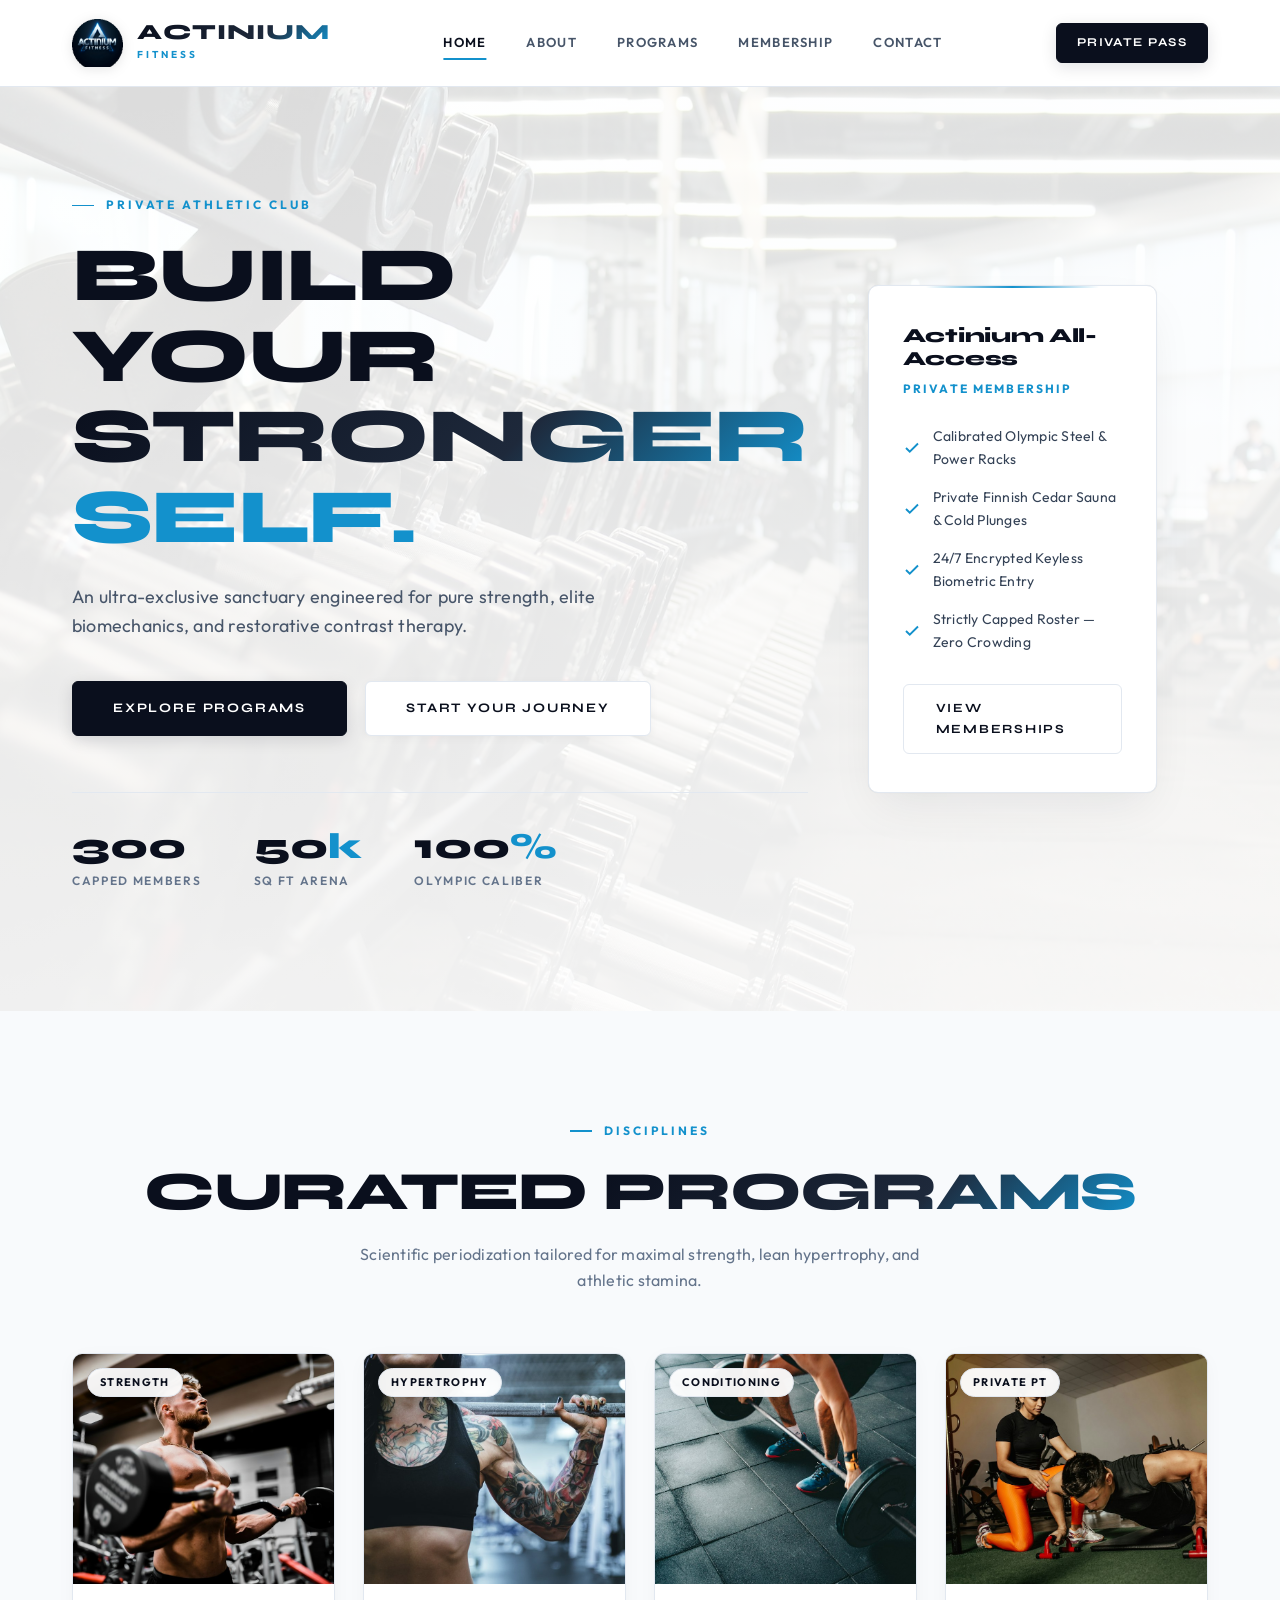
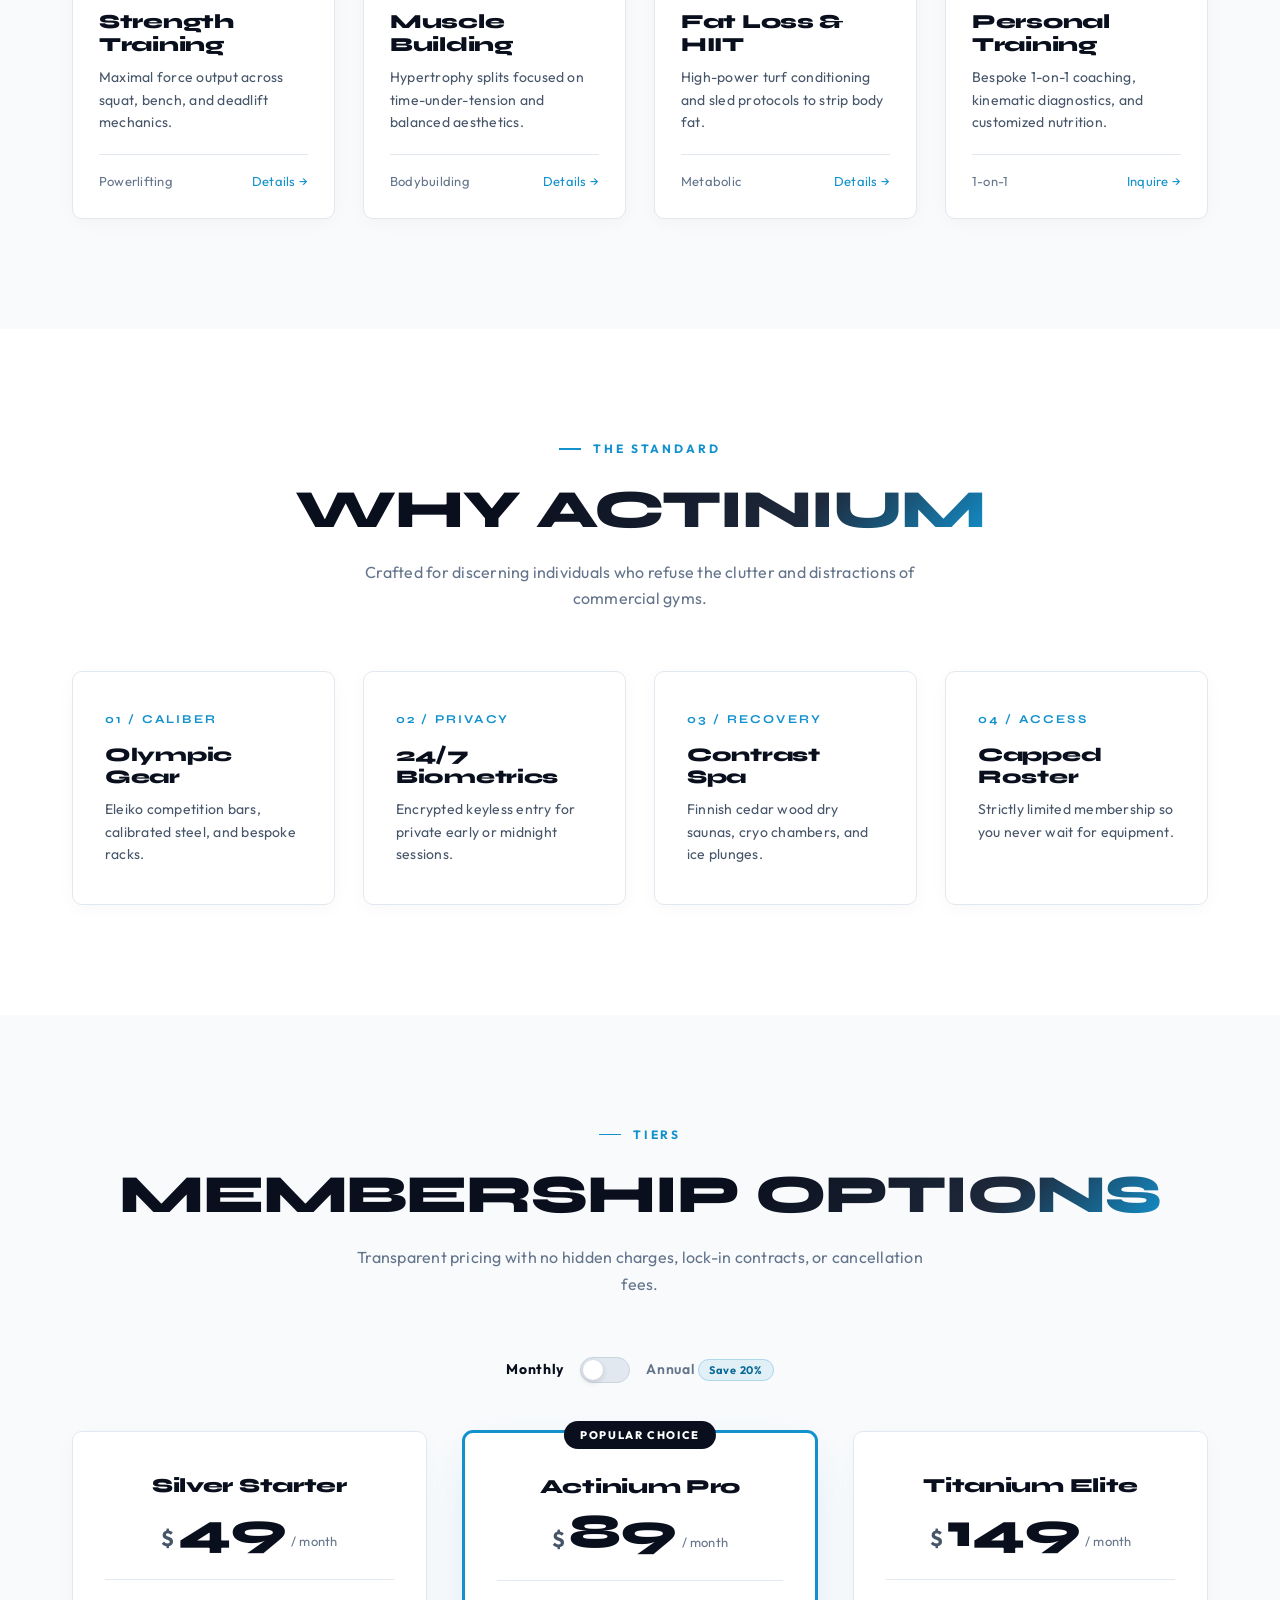
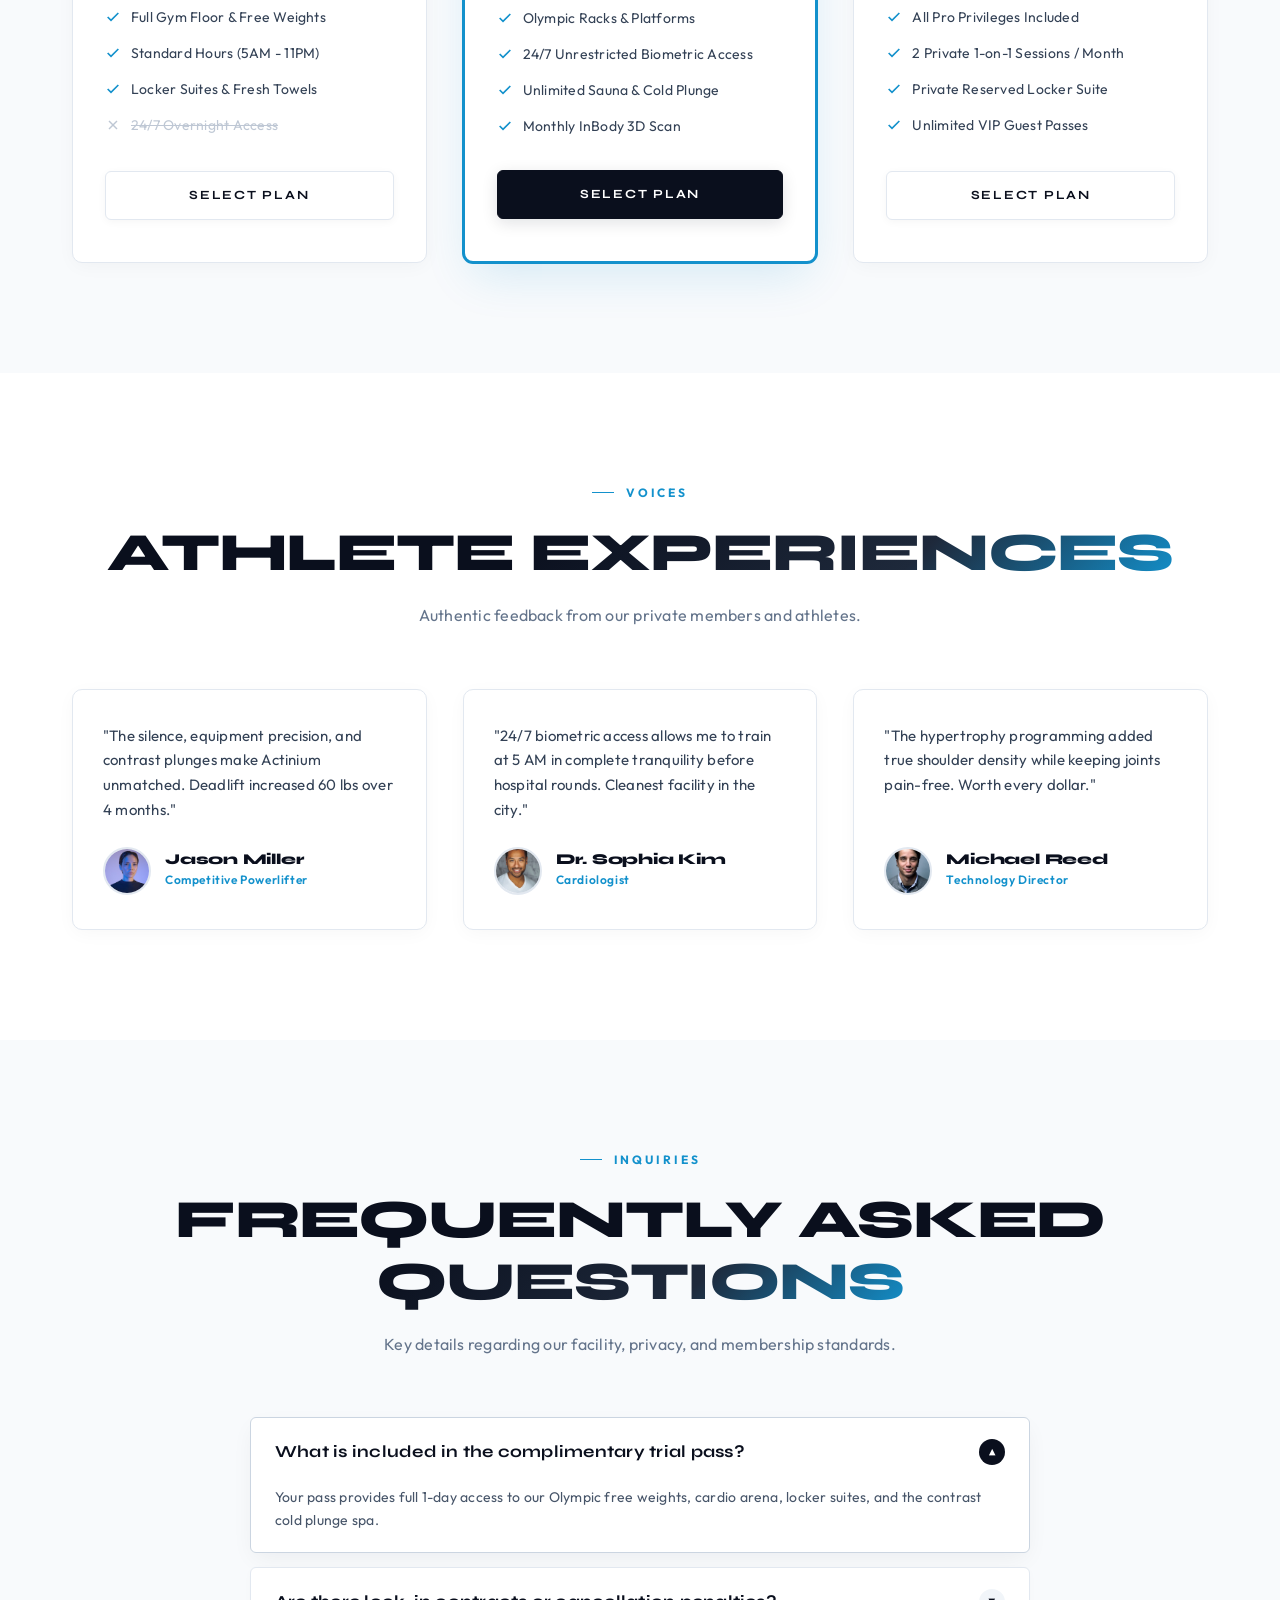
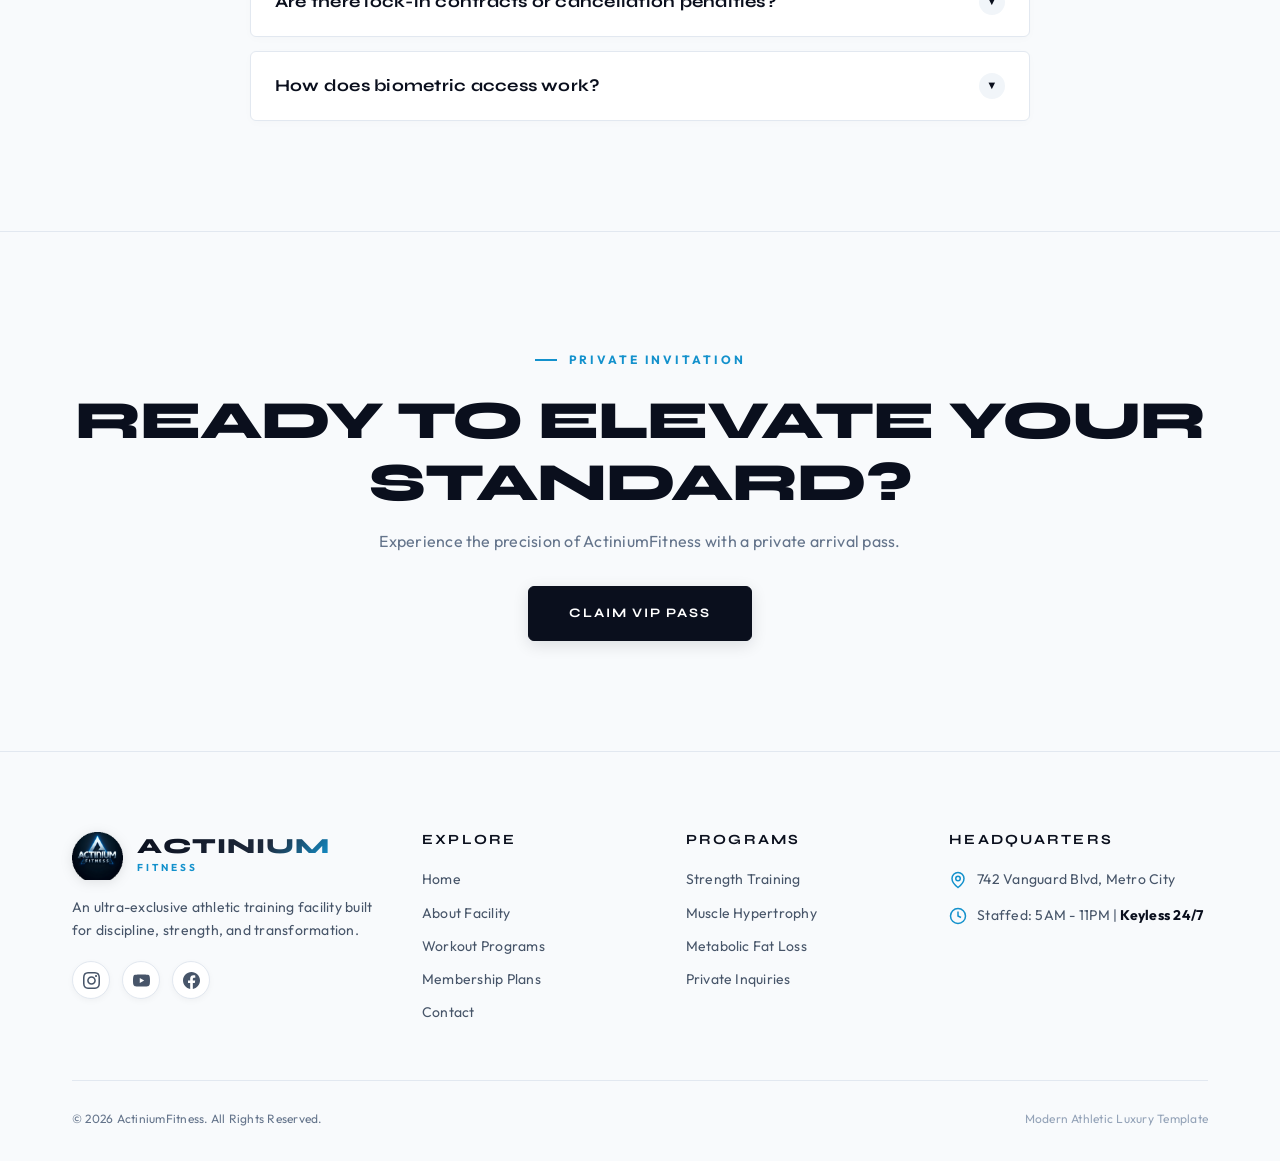
==== commit 02f33627: "second commit" ====
--- a/index.html
+++ b/index.html
@@ -437,7 +437,7 @@
     </section>
 
     <!-- Quick Call to Action -->
-    <section class="section-pad" style="background: linear-gradient(180deg, #0a0d14 0%, #06080c 100%); border-top: 1px solid var(--border-subtle); text-align: center;">
+    <section class="section-pad section-dark" style="border-top: 1px solid var(--border-subtle); text-align: center;">
       <div class="container">
         <span class="section-label">Private Invitation</span>
         <h2 class="section-title" style="margin-bottom: 14px;">READY TO ELEVATE YOUR STANDARD?</h2>
--- a/assets/css/style.css
+++ b/assets/css/style.css
@@ -1,43 +1,59 @@
 /* ==========================================================================
-   ACTINIUM FITNESS — ULTRA-LUXURY PRIVATE ATHLETIC SANCTUARY
-   Palette: Matte Obsidian (#07090e), Charcoal Titanium (#121722),
-            Brushed Platinum (#f1f5f9), Understated Steel Sapphire (#2563eb / #3b82f6)
+   ACTINIUM FITNESS — ULTRA-LUXURY ATHLETIC SANCTUARY
+   Theme: Pristine Luxury White & Platinum
+   Accents: Electric Sapphire Blue (#1391cc), Slate Titanium, Crisp Obsidian
    ========================================================================== */
 
 :root {
-  /* Understated Luxury Palette */
-  --bg-primary: #06080c;
-  --bg-secondary: #0a0d14;
-  --bg-tertiary: #0f1420;
-  --bg-card: rgba(12, 17, 26, 0.72);
-  --bg-card-hover: rgba(16, 23, 36, 0.88);
-  --bg-glass: rgba(6, 8, 12, 0.88);
+  /* Pristine Luxury White Surfaces */
+  --bg-primary: #ffffff;
+  --bg-secondary: #f8fafc;
+  --bg-tertiary: #f1f5f9;
+  --bg-card: #ffffff;
+  --bg-card-hover: #ffffff;
+  --bg-glass: rgba(255, 255, 255, 0.94);
 
   /* Refined, Hairline Luxury Borders */
-  --border-subtle: rgba(255, 255, 255, 0.07);
-  --border-card: rgba(255, 255, 255, 0.1);
-  --border-luxury: rgba(59, 130, 246, 0.22);
-  --border-glow: rgba(59, 130, 246, 0.4);
-
-  /* Subtle Muted Steel Sapphire (Calm, Elegant, Not Garish) */
-  --accent-blue: #3b82f6;
-  --accent-blue-deep: #1d4ed8;
-  --accent-blue-soft: #60a5fa;
-  --accent-ice: #93c5fd;
-
-  --accent-glow: 0 0 20px rgba(59, 130, 246, 0.18);
-  --accent-glow-strong: 0 0 30px rgba(59, 130, 246, 0.3);
-
-  /* Brushed Titanium & Silver Metallic */
-  --metallic-100: #ffffff;
-  --metallic-200: #f8fafc;
-  --metallic-300: #e2e8f0;
-  --metallic-400: #cbd5e1;
-  --metallic-500: #94a3b8;
-  --metallic-muted: #64748b;
-
-  --metallic-gradient: linear-gradient(135deg, #ffffff 0%, #e2e8f0 55%, #94a3b8 100%);
-  --luxury-blue-gradient: linear-gradient(135deg, #2563eb 0%, #1e40af 100%);
+  --border-subtle: #e2e8f0;
+  --border-card: #e2e8f0;
+  --border-luxury: rgba(19, 145, 204, 0.28);
+  --border-glow: rgba(19, 145, 204, 0.45);
+
+  /* Official Actinium Sapphire & Neon Glow */
+  --accent-blue: #1391cc;
+  --accent-blue-deep: #0c6996;
+  --accent-blue-soft: #1391cc;
+  --accent-ice: #e0f2fe;
+
+  --accent-glow: 0 4px 20px rgba(19, 145, 204, 0.18);
+  --accent-glow-strong: 0 8px 30px rgba(19, 145, 204, 0.28);
+
+  /* Crisp Luxury Typography Hierarchy */
+  --metallic-100: #0a0f1d; /* Deep obsidian for headings */
+  --metallic-200: #1e293b; /* Charcoal for subheadings */
+  --metallic-300: #334155; /* Refined slate for primary body */
+  --metallic-400: #475569; /* Slate for secondary text */
+  --metallic-500: #64748b; /* Muted slate for captions & labels */
+  --metallic-muted: #94a3b8; /* Light slate for borders/placeholders */
+
+  /* Backwards-compatibility aliases */
+  --titanium-100: var(--metallic-100);
+  --titanium-200: var(--metallic-200);
+  --titanium-300: var(--metallic-300);
+  --titanium-400: var(--metallic-400);
+  --titanium-500: var(--metallic-500);
+  --titanium-muted: var(--metallic-muted);
+  --electric-blue: var(--accent-blue);
+  --logo-blue-bright: var(--accent-blue);
+
+  /* Luxury Gradients */
+  --metallic-gradient: linear-gradient(135deg, #0a0f1d 0%, #1e293b 60%, #1391cc 100%);
+  --luxury-blue-gradient: linear-gradient(135deg, #1391cc 0%, #0c6996 100%);
+
+  /* Ambient Soft Shadows */
+  --shadow-sm: 0 2px 6px rgba(0, 0, 0, 0.04);
+  --shadow-md: 0 6px 20px -2px rgba(15, 23, 42, 0.06), 0 2px 6px -1px rgba(0, 0, 0, 0.03);
+  --shadow-lg: 0 20px 35px -5px rgba(15, 23, 42, 0.08), 0 8px 16px -4px rgba(15, 23, 42, 0.03);
 
   /* Typography */
   --font-heading: 'Syne', 'Montserrat', -apple-system, BlinkMacSystemFont, sans-serif;
@@ -46,9 +62,9 @@
   /* Layout & Spacing */
   --container-max: 1200px;
   --header-height: 86px;
-  --radius-sm: 4px;
-  --radius-md: 8px;
-  --radius-lg: 14px;
+  --radius-sm: 6px;
+  --radius-md: 10px;
+  --radius-lg: 16px;
   --radius-full: 9999px;
 
   /* Transitions */
@@ -68,7 +84,7 @@
   scroll-behavior: smooth;
   scroll-padding-top: var(--header-height);
   background-color: var(--bg-primary);
-  color: var(--metallic-400);
+  color: var(--metallic-300);
   font-family: var(--font-body);
   -webkit-font-smoothing: antialiased;
   -moz-osx-font-smoothing: grayscale;
@@ -81,8 +97,8 @@
   overflow-x: hidden;
   background-color: var(--bg-primary);
   background-image: 
-    radial-gradient(circle at 50% 0%, rgba(37, 99, 235, 0.05) 0%, transparent 60%),
-    radial-gradient(circle at 90% 45%, rgba(30, 64, 175, 0.04) 0%, transparent 50%);
+    radial-gradient(circle at 50% 0%, rgba(19, 145, 204, 0.03) 0%, transparent 60%),
+    radial-gradient(circle at 90% 45%, rgba(19, 145, 204, 0.02) 0%, transparent 50%);
   background-attachment: fixed;
   line-height: 1.65;
   letter-spacing: 0.015em;
@@ -119,8 +135,8 @@
   position: absolute;
   top: -100px;
   left: 24px;
-  background: var(--metallic-100);
-  color: #06080c;
+  background: #0a0f1d;
+  color: #ffffff;
   padding: 12px 24px;
   font-weight: 700;
   border-radius: var(--radius-sm);
@@ -133,7 +149,7 @@
 }
 
 :focus-visible {
-  outline: 1px solid var(--accent-blue-soft);
+  outline: 2px solid var(--accent-blue);
   outline-offset: 3px;
 }
 
@@ -147,7 +163,7 @@
 }
 
 /* ==========================================================================
-   Typography & Metallic Text
+   Typography & Obsidian Text
    ========================================================================== */
 h1, h2, h3, h4, h5, h6 {
   font-family: var(--font-heading);
@@ -165,7 +181,7 @@
 }
 
 .text-accent {
-  color: var(--accent-blue-soft);
+  color: var(--accent-blue);
 }
 
 .section-label {
@@ -176,15 +192,15 @@
   font-weight: 700;
   text-transform: uppercase;
   letter-spacing: 0.24em;
-  color: var(--accent-blue-soft);
+  color: var(--accent-blue);
   margin-bottom: 20px;
 }
 
 .section-label::before {
   content: '';
   width: 22px;
-  height: 1px;
-  background: var(--accent-blue-soft);
+  height: 1.5px;
+  background: var(--accent-blue);
 }
 
 .section-title {
@@ -193,6 +209,7 @@
   letter-spacing: -0.02em;
   margin-bottom: 18px;
   text-transform: uppercase;
+  color: var(--metallic-100);
 }
 
 .section-subtitle {
@@ -200,7 +217,7 @@
   color: var(--metallic-500);
   max-width: 580px;
   line-height: 1.65;
-  font-weight: 300;
+  font-weight: 400;
   margin-bottom: 60px;
 }
 
@@ -220,7 +237,7 @@
   left: 0;
   width: 100%;
   z-index: 1000;
-  background: rgba(6, 8, 12, 0.85);
+  background: rgba(255, 255, 255, 0.94);
   backdrop-filter: blur(24px);
   -webkit-backdrop-filter: blur(24px);
   border-bottom: 1px solid var(--border-subtle);
@@ -228,9 +245,9 @@
 }
 
 .site-header.scrolled {
-  background: rgba(6, 8, 12, 0.96);
-  border-bottom-color: rgba(255, 255, 255, 0.08);
-  box-shadow: 0 10px 40px rgba(0, 0, 0, 0.8);
+  background: rgba(255, 255, 255, 0.98);
+  border-bottom-color: var(--border-subtle);
+  box-shadow: 0 4px 25px rgba(15, 23, 42, 0.06);
 }
 
 .nav-container {
@@ -251,6 +268,7 @@
   width: auto;
   object-fit: contain;
   transition: transform var(--transition-fast);
+  filter: drop-shadow(0 2px 6px rgba(0, 0, 0, 0.1));
 }
 
 .brand-logo-link:hover .brand-logo-img {
@@ -267,7 +285,7 @@
   font-size: 1.35rem;
   font-weight: 800;
   letter-spacing: 0.05em;
-  background: var(--metallic-gradient);
+  background: linear-gradient(135deg, #0a0f1d 0%, #1e293b 65%, #1391cc 100%);
   -webkit-background-clip: text;
   -webkit-text-fill-color: transparent;
   line-height: 1;
@@ -277,7 +295,7 @@
   font-size: 0.625rem;
   font-weight: 700;
   letter-spacing: 0.3em;
-  color: var(--accent-blue-soft);
+  color: var(--accent-blue);
   text-transform: uppercase;
   margin-top: 3px;
 }
@@ -306,14 +324,14 @@
   left: 50%;
   transform: translateX(-50%);
   width: 0;
-  height: 1px;
-  background: var(--metallic-100);
+  height: 2px;
+  background: var(--accent-blue);
   transition: width var(--transition-fast);
 }
 
 .nav-link:hover,
 .nav-link.active {
-  color: #ffffff;
+  color: var(--metallic-100);
 }
 
 .nav-link:hover::after,
@@ -342,25 +360,25 @@
 .mobile-toggle span {
   display: block;
   width: 100%;
-  height: 1.5px;
-  background: var(--metallic-300);
+  height: 2px;
+  background: var(--metallic-100);
   transition: all var(--transition-fast);
 }
 
 .mobile-toggle.open span:nth-child(1) {
   transform: translateY(8px) rotate(45deg);
-  background: #ffffff;
+  background: var(--metallic-100);
 }
 .mobile-toggle.open span:nth-child(2) {
   opacity: 0;
 }
 .mobile-toggle.open span:nth-child(3) {
   transform: translateY(-8.5px) rotate(-45deg);
-  background: #ffffff;
+  background: var(--metallic-100);
 }
 
 /* ==========================================================================
-   Luxury Buttons
+   Luxury High-Contrast Buttons
    ========================================================================== */
 .btn {
   display: inline-flex;
@@ -380,43 +398,44 @@
 }
 
 .btn-primary {
-  background: #ffffff;
-  color: #06080c;
-  border: 1px solid #ffffff;
-  box-shadow: 0 4px 20px rgba(0, 0, 0, 0.4);
+  background: #0a0f1d;
+  color: #ffffff;
+  border: 1px solid #0a0f1d;
+  box-shadow: 0 4px 16px rgba(10, 15, 29, 0.12);
 }
 
 .btn-primary:hover {
   transform: translateY(-2px);
-  box-shadow: 0 8px 30px rgba(255, 255, 255, 0.15);
-  background: var(--metallic-300);
-  border-color: var(--metallic-300);
-  color: #06080c;
+  box-shadow: 0 8px 24px rgba(19, 145, 204, 0.28);
+  background: var(--accent-blue);
+  border-color: var(--accent-blue);
+  color: #ffffff;
 }
 
 .btn-secondary {
-  background: rgba(255, 255, 255, 0.04);
-  color: var(--metallic-200);
-  border: 1px solid rgba(255, 255, 255, 0.15);
-  backdrop-filter: blur(8px);
+  background: #ffffff;
+  color: var(--metallic-100);
+  border: 1px solid var(--border-subtle);
+  box-shadow: 0 2px 8px rgba(0, 0, 0, 0.04);
 }
 
 .btn-secondary:hover {
-  background: rgba(255, 255, 255, 0.08);
-  border-color: rgba(255, 255, 255, 0.35);
-  color: #ffffff;
+  background: var(--bg-secondary);
+  border-color: var(--accent-blue);
+  color: var(--accent-blue);
   transform: translateY(-2px);
 }
 
 .btn-outline {
   background: transparent;
-  color: var(--metallic-300);
-  border: 1px solid rgba(255, 255, 255, 0.15);
+  color: var(--metallic-100);
+  border: 1px solid var(--border-subtle);
 }
 
 .btn-outline:hover {
-  border-color: #ffffff;
-  color: #ffffff;
+  border-color: var(--accent-blue);
+  color: var(--accent-blue);
+  background: rgba(19, 145, 204, 0.05);
 }
 
 .btn-sm {
@@ -431,7 +450,7 @@
 }
 
 /* ==========================================================================
-   Hero Section with Real Gym Background
+   Hero Section with Gym Background (Light Architectural Mist)
    ========================================================================== */
 .hero-section {
   position: relative;
@@ -440,8 +459,8 @@
   align-items: center;
   padding: 100px 0 120px;
   background-image: 
-    linear-gradient(180deg, rgba(6, 8, 12, 0.72) 0%, rgba(6, 8, 12, 0.95) 100%),
-    radial-gradient(circle at 75% 30%, rgba(37, 99, 235, 0.08) 0%, transparent 60%),
+    linear-gradient(180deg, rgba(255, 255, 255, 0.86) 0%, rgba(255, 255, 255, 0.94) 100%),
+    radial-gradient(circle at 75% 30%, rgba(19, 145, 204, 0.07) 0%, transparent 60%),
     url('../images/hero-bg.jpg');
   background-size: cover;
   background-position: center center;
@@ -465,13 +484,14 @@
   text-transform: uppercase;
   margin-bottom: 24px;
   letter-spacing: -0.02em;
+  color: var(--metallic-100);
 }
 
 .hero-subtext {
   font-size: clamp(1.05rem, 1.4vw, 1.25rem);
-  color: var(--metallic-300);
+  color: var(--metallic-400);
   line-height: 1.65;
-  font-weight: 300;
+  font-weight: 400;
   max-width: 580px;
   margin-bottom: 40px;
 }
@@ -499,13 +519,13 @@
   font-family: var(--font-heading);
   font-size: 2.25rem;
   font-weight: 800;
-  color: #ffffff;
+  color: var(--metallic-100);
   line-height: 1;
   margin-bottom: 6px;
 }
 
 .stat-number span {
-  color: var(--accent-blue-soft);
+  color: var(--accent-blue);
 }
 
 .stat-label {
@@ -513,16 +533,15 @@
   color: var(--metallic-500);
   text-transform: uppercase;
   letter-spacing: 0.14em;
+  font-weight: 600;
 }
 
 .hero-badge-card {
-  background: var(--bg-card);
-  backdrop-filter: blur(28px);
-  -webkit-backdrop-filter: blur(28px);
-  border: 1px solid var(--border-card);
+  background: #ffffff;
+  border: 1px solid var(--border-subtle);
   border-radius: var(--radius-md);
   padding: 38px 34px;
-  box-shadow: 0 30px 60px rgba(0, 0, 0, 0.7);
+  box-shadow: 0 20px 45px -10px rgba(15, 23, 42, 0.08), 0 0 1px rgba(0, 0, 0, 0.1);
   position: relative;
 }
 
@@ -532,8 +551,8 @@
   top: 0;
   left: 20%;
   right: 20%;
-  height: 1px;
-  background: linear-gradient(90deg, transparent, rgba(255, 255, 255, 0.25), transparent);
+  height: 2px;
+  background: linear-gradient(90deg, transparent, var(--accent-blue), transparent);
 }
 
 .hero-badge-header {
@@ -543,14 +562,15 @@
 .hero-badge-title {
   font-size: 1.25rem;
   margin-bottom: 4px;
+  color: var(--metallic-100);
 }
 
 .hero-badge-sub {
   font-size: 0.75rem;
-  color: var(--accent-blue-soft);
+  color: var(--accent-blue);
   text-transform: uppercase;
   letter-spacing: 0.18em;
-  font-weight: 600;
+  font-weight: 700;
 }
 
 .hero-badge-list {
@@ -569,7 +589,7 @@
 }
 
 .hero-badge-list svg {
-  color: var(--accent-blue-soft);
+  color: var(--accent-blue);
   flex-shrink: 0;
 }
 
@@ -609,19 +629,20 @@
 
 /* Minimalist Program Card with Real Photos */
 .program-card {
-  background: var(--bg-card);
+  background: #ffffff;
   border: 1px solid var(--border-subtle);
   border-radius: var(--radius-md);
   overflow: hidden;
   transition: all var(--transition-smooth);
   display: flex;
   flex-direction: column;
+  box-shadow: 0 4px 20px -2px rgba(0, 0, 0, 0.04);
 }
 
 .program-card:hover {
   transform: translateY(-6px);
-  border-color: rgba(255, 255, 255, 0.2);
-  box-shadow: 0 20px 40px rgba(0, 0, 0, 0.6);
+  border-color: var(--accent-blue);
+  box-shadow: 0 20px 40px -10px rgba(15, 23, 42, 0.1), 0 0 1px rgba(0, 0, 0, 0.1);
 }
 
 .program-image-wrap {
@@ -645,9 +666,9 @@
   position: absolute;
   top: 14px;
   left: 14px;
-  background: rgba(6, 8, 12, 0.88);
+  background: rgba(255, 255, 255, 0.94);
   backdrop-filter: blur(10px);
-  border: 1px solid rgba(255, 255, 255, 0.12);
+  border: 1px solid var(--border-subtle);
   padding: 4px 12px;
   border-radius: var(--radius-full);
   font-size: 0.6875rem;
@@ -655,6 +676,7 @@
   color: var(--metallic-100);
   text-transform: uppercase;
   letter-spacing: 0.12em;
+  box-shadow: 0 2px 8px rgba(0, 0, 0, 0.06);
 }
 
 .program-body {
@@ -672,7 +694,7 @@
 
 .program-desc {
   font-size: 0.875rem;
-  color: var(--metallic-500);
+  color: var(--metallic-400);
   margin-bottom: 20px;
   line-height: 1.6;
   flex-grow: 1;
@@ -685,30 +707,32 @@
   padding-top: 16px;
   border-top: 1px solid var(--border-subtle);
   font-size: 0.8125rem;
-  color: var(--metallic-400);
+  color: var(--metallic-500);
 }
 
 /* Feature Boxes */
 .feature-box {
-  background: var(--bg-card);
+  background: #ffffff;
   border: 1px solid var(--border-subtle);
   border-radius: var(--radius-md);
   padding: 38px 32px;
   transition: all var(--transition-smooth);
+  box-shadow: 0 4px 20px -2px rgba(0, 0, 0, 0.04);
 }
 
 .feature-box:hover {
   transform: translateY(-4px);
-  border-color: rgba(255, 255, 255, 0.18);
-  box-shadow: 0 16px 36px rgba(0, 0, 0, 0.5);
+  border-color: var(--accent-blue);
+  box-shadow: 0 18px 36px -8px rgba(15, 23, 42, 0.08);
 }
 
 .feature-number {
   font-family: var(--font-heading);
   font-size: 0.75rem;
-  color: var(--accent-blue-soft);
+  color: var(--accent-blue);
   letter-spacing: 0.18em;
   margin-bottom: 14px;
+  font-weight: 700;
 }
 
 .feature-title {
@@ -719,7 +743,7 @@
 
 .feature-desc {
   font-size: 0.875rem;
-  color: var(--metallic-500);
+  color: var(--metallic-400);
   line-height: 1.6;
 }
 
@@ -741,29 +765,31 @@
 }
 
 .billing-label.active {
-  color: #ffffff;
+  color: var(--metallic-100);
+  font-weight: 700;
 }
 
 .toggle-switch {
   position: relative;
   width: 50px;
   height: 26px;
-  background: var(--bg-tertiary);
-  border: 1px solid var(--border-subtle);
+  background: var(--border-subtle);
+  border: 1px solid #cbd5e1;
   border-radius: 13px;
   cursor: pointer;
+  transition: background var(--transition-fast);
 }
 
 .toggle-switch::after {
   content: '';
   position: absolute;
-  top: 3px;
-  left: 3px;
-  width: 18px;
-  height: 18px;
+  top: 2px;
+  left: 2px;
+  width: 20px;
+  height: 20px;
   border-radius: 50%;
   background: #ffffff;
-  box-shadow: 0 0 6px rgba(255, 255, 255, 0.5);
+  box-shadow: 0 2px 6px rgba(0, 0, 0, 0.15);
   transition: transform var(--transition-fast);
 }
 
@@ -774,15 +800,15 @@
 .save-badge {
   font-size: 0.6875rem;
   font-weight: 700;
-  background: rgba(255, 255, 255, 0.08);
-  color: var(--metallic-100);
-  border: 1px solid rgba(255, 255, 255, 0.15);
-  padding: 2px 8px;
+  background: rgba(19, 145, 204, 0.1);
+  color: var(--accent-blue-deep);
+  border: 1px solid rgba(19, 145, 204, 0.25);
+  padding: 3px 10px;
   border-radius: var(--radius-full);
 }
 
 .pricing-card {
-  background: var(--bg-card);
+  background: #ffffff;
   border: 1px solid var(--border-subtle);
   border-radius: var(--radius-md);
   padding: 42px 32px;
@@ -790,18 +816,19 @@
   flex-direction: column;
   transition: all var(--transition-smooth);
   position: relative;
+  box-shadow: 0 4px 20px -2px rgba(0, 0, 0, 0.04);
 }
 
 .pricing-card:hover {
   transform: translateY(-6px);
-  border-color: rgba(255, 255, 255, 0.22);
-  box-shadow: 0 20px 40px rgba(0, 0, 0, 0.6);
+  border-color: #cbd5e1;
+  box-shadow: 0 20px 40px -10px rgba(15, 23, 42, 0.08);
 }
 
 .pricing-card.featured {
-  background: linear-gradient(180deg, rgba(16, 23, 36, 0.88) 0%, rgba(10, 14, 22, 0.95) 100%);
-  border-color: rgba(255, 255, 255, 0.28);
-  box-shadow: 0 10px 30px rgba(0, 0, 0, 0.5);
+  background: #ffffff;
+  border: 2px solid var(--accent-blue);
+  box-shadow: 0 20px 45px -10px rgba(19, 145, 204, 0.16), 0 0 0 1px var(--accent-blue);
 }
 
 .pricing-badge {
@@ -809,8 +836,8 @@
   top: -12px;
   left: 50%;
   transform: translateX(-50%);
-  background: #ffffff;
-  color: #06080c;
+  background: #0a0f1d;
+  color: #ffffff;
   font-size: 0.6875rem;
   font-weight: 800;
   text-transform: uppercase;
@@ -829,6 +856,7 @@
 .pricing-tier {
   font-size: 1.25rem;
   margin-bottom: 10px;
+  color: var(--metallic-100);
 }
 
 .pricing-cost {
@@ -841,14 +869,14 @@
 .currency {
   font-size: 1.35rem;
   font-weight: 700;
-  color: var(--metallic-300);
+  color: var(--metallic-400);
 }
 
 .amount {
   font-family: var(--font-heading);
   font-size: 3rem;
   font-weight: 800;
-  color: #ffffff;
+  color: var(--metallic-100);
   line-height: 1;
 }
 
@@ -876,11 +904,11 @@
 .pricing-feature-item.muted {
   color: var(--metallic-muted);
   text-decoration: line-through;
-  opacity: 0.5;
+  opacity: 0.6;
 }
 
 .pricing-feature-item svg {
-  color: var(--accent-blue-soft);
+  color: var(--accent-blue);
   flex-shrink: 0;
 }
 
@@ -890,18 +918,20 @@
 
 /* Testimonials with Real Photos */
 .testimonial-card {
-  background: var(--bg-card);
+  background: #ffffff;
   border: 1px solid var(--border-subtle);
   border-radius: var(--radius-md);
   padding: 34px 30px;
   display: flex;
   flex-direction: column;
   transition: all var(--transition-smooth);
+  box-shadow: 0 4px 20px -2px rgba(0, 0, 0, 0.04);
 }
 
 .testimonial-card:hover {
-  border-color: rgba(255, 255, 255, 0.18);
+  border-color: #cbd5e1;
   transform: translateY(-4px);
+  box-shadow: 0 16px 32px -6px rgba(15, 23, 42, 0.08);
 }
 
 .testimonial-quote {
@@ -923,18 +953,20 @@
   height: 48px;
   border-radius: 50%;
   object-fit: cover;
-  border: 1px solid rgba(255, 255, 255, 0.2);
+  border: 2px solid var(--border-subtle);
 }
 
 .testimonial-meta h4 {
   font-size: 0.9375rem;
   margin-bottom: 2px;
+  color: var(--metallic-100);
 }
 
 .testimonial-meta p {
   font-size: 0.75rem;
-  color: var(--accent-blue-soft);
+  color: var(--accent-blue);
   letter-spacing: 0.05em;
+  font-weight: 600;
 }
 
 /* Forms & Inputs */
@@ -948,27 +980,27 @@
 .form-label {
   font-size: 0.8125rem;
   font-weight: 600;
-  color: var(--metallic-200);
+  color: var(--metallic-100);
   text-transform: uppercase;
   letter-spacing: 0.08em;
 }
 
 .form-control {
   width: 100%;
-  background: var(--bg-tertiary);
-  border: 1px solid var(--border-subtle);
+  background: #ffffff;
+  border: 1px solid #cbd5e1;
   border-radius: var(--radius-sm);
   padding: 13px 16px;
-  color: #ffffff;
+  color: var(--metallic-100);
   font-size: 0.9375rem;
   transition: all var(--transition-fast);
 }
 
 .form-control:focus {
   outline: none;
-  border-color: #ffffff;
-  box-shadow: 0 0 12px rgba(255, 255, 255, 0.15);
-  background: #111724;
+  border-color: var(--accent-blue);
+  box-shadow: 0 0 0 3px rgba(19, 145, 204, 0.15);
+  background: #ffffff;
 }
 
 .form-control::placeholder {
@@ -985,7 +1017,7 @@
 
 .form-error-msg {
   font-size: 0.75rem;
-  color: #f87171;
+  color: #ef4444;
   display: none;
 }
 
@@ -999,7 +1031,7 @@
 
 .form-disclaimer {
   font-size: 0.75rem;
-  color: var(--metallic-muted);
+  color: var(--metallic-500);
   margin-top: 14px;
   line-height: 1.5;
 }
@@ -1014,15 +1046,17 @@
 }
 
 .faq-item {
-  background: var(--bg-card);
+  background: #ffffff;
   border: 1px solid var(--border-subtle);
   border-radius: var(--radius-sm);
   overflow: hidden;
-  transition: border-color var(--transition-fast);
+  transition: all var(--transition-fast);
+  box-shadow: 0 2px 8px rgba(0, 0, 0, 0.02);
 }
 
 .faq-item[open] {
-  border-color: rgba(255, 255, 255, 0.2);
+  border-color: #cbd5e1;
+  box-shadow: 0 8px 24px -4px rgba(15, 23, 42, 0.06);
 }
 
 .faq-question {
@@ -1044,23 +1078,23 @@
 }
 
 .faq-icon {
-  width: 24px;
-  height: 24px;
+  width: 26px;
+  height: 26px;
   border-radius: 50%;
-  background: rgba(255, 255, 255, 0.05);
+  background: var(--bg-tertiary);
   display: flex;
   align-items: center;
   justify-content: center;
-  font-size: 0.65rem;
-  color: #ffffff;
-  transition: transform var(--transition-fast);
+  font-size: 0.7rem;
+  color: var(--metallic-100);
+  transition: all var(--transition-fast);
   flex-shrink: 0;
 }
 
 .faq-item[open] .faq-icon {
   transform: rotate(180deg);
-  background: #ffffff;
-  color: #06080c;
+  background: #0a0f1d;
+  color: #ffffff;
 }
 
 .faq-answer {
@@ -1074,19 +1108,19 @@
 .modal-dialog {
   border: none;
   border-radius: var(--radius-md);
-  background: var(--bg-secondary);
+  background: #ffffff;
   color: var(--metallic-300);
   padding: 0;
   max-width: 500px;
   width: 90%;
   margin: auto;
-  box-shadow: 0 30px 60px rgba(0, 0, 0, 0.9);
-  border: 1px solid var(--border-card);
+  box-shadow: 0 25px 60px rgba(15, 23, 42, 0.2);
+  border: 1px solid var(--border-subtle);
 }
 
 .modal-dialog::backdrop {
-  background: rgba(3, 5, 8, 0.85);
-  backdrop-filter: blur(12px);
+  background: rgba(10, 15, 29, 0.6);
+  backdrop-filter: blur(8px);
 }
 
 .modal-inner {
@@ -1103,7 +1137,7 @@
   border-radius: 50%;
   background: var(--bg-tertiary);
   border: 1px solid var(--border-subtle);
-  color: var(--metallic-300);
+  color: var(--metallic-400);
   display: flex;
   align-items: center;
   justify-content: center;
@@ -1112,17 +1146,17 @@
 }
 
 .modal-close-btn:hover {
-  color: #ffffff;
-  border-color: #ffffff;
+  color: var(--metallic-100);
+  background: #e2e8f0;
 }
 
 .modal-status-icon {
   width: 56px;
   height: 56px;
   border-radius: 50%;
-  background: rgba(255, 255, 255, 0.06);
-  border: 1px solid #ffffff;
-  color: #ffffff;
+  background: rgba(19, 145, 204, 0.08);
+  border: 1.5px solid var(--accent-blue);
+  color: var(--accent-blue);
   display: flex;
   align-items: center;
   justify-content: center;
@@ -1142,7 +1176,7 @@
 .filter-btn {
   padding: 8px 20px;
   border-radius: var(--radius-full);
-  background: var(--bg-card);
+  background: var(--bg-tertiary);
   border: 1px solid var(--border-subtle);
   color: var(--metallic-400);
   font-weight: 600;
@@ -1155,16 +1189,16 @@
 
 .filter-btn:hover,
 .filter-btn.active {
-  background: #ffffff;
-  border-color: #ffffff;
-  color: #06080c;
+  background: #0a0f1d;
+  border-color: #0a0f1d;
+  color: #ffffff;
 }
 
 /* ==========================================================================
    Footer & Real Social Icons
    ========================================================================== */
 .site-footer {
-  background: #040508;
+  background: #f8fafc;
   border-top: 1px solid var(--border-subtle);
   padding: 80px 0 32px;
   color: var(--metallic-500);
@@ -1183,11 +1217,12 @@
   text-transform: uppercase;
   letter-spacing: 0.16em;
   margin-bottom: 20px;
+  font-weight: 700;
 }
 
 .footer-brand-desc {
   font-size: 0.875rem;
-  color: var(--metallic-500);
+  color: var(--metallic-400);
   line-height: 1.6;
   margin: 16px 0 20px;
 }
@@ -1205,7 +1240,7 @@
 }
 
 .footer-links a:hover {
-  color: #ffffff;
+  color: var(--accent-blue);
   transform: translateX(3px);
 }
 
@@ -1215,10 +1250,11 @@
   gap: 10px;
   margin-bottom: 12px;
   font-size: 0.875rem;
+  color: var(--metallic-400);
 }
 
 .footer-contact-item svg {
-  color: var(--accent-blue-soft);
+  color: var(--accent-blue);
   flex-shrink: 0;
   margin-top: 3px;
 }
@@ -1234,13 +1270,14 @@
   width: 38px;
   height: 38px;
   border-radius: 50%;
-  background: rgba(255, 255, 255, 0.04);
-  border: 1px solid rgba(255, 255, 255, 0.12);
-  color: var(--metallic-300);
+  background: #ffffff;
+  border: 1px solid var(--border-subtle);
+  color: var(--metallic-400);
   display: flex;
   align-items: center;
   justify-content: center;
   transition: all var(--transition-fast);
+  box-shadow: 0 2px 6px rgba(0, 0, 0, 0.04);
 }
 
 .social-pill-btn svg {
@@ -1250,10 +1287,11 @@
 }
 
 .social-pill-btn:hover {
-  border-color: #ffffff;
-  color: #ffffff;
-  background: rgba(255, 255, 255, 0.1);
+  border-color: var(--accent-blue);
+  color: var(--accent-blue);
+  background: #f0f9ff;
   transform: translateY(-2px);
+  box-shadow: 0 4px 12px rgba(19, 145, 204, 0.15);
 }
 
 .footer-bottom {
@@ -1261,9 +1299,9 @@
   align-items: center;
   justify-content: space-between;
   padding-top: 28px;
-  border-top: 1px solid rgba(255, 255, 255, 0.04);
+  border-top: 1px solid var(--border-subtle);
   font-size: 0.75rem;
-  color: var(--metallic-muted);
+  color: var(--metallic-500);
   flex-wrap: wrap;
   gap: 16px;
 }
@@ -1297,7 +1335,7 @@
     left: 0;
     width: 100%;
     height: calc(100vh - var(--header-height));
-    background: rgba(6, 8, 12, 0.98);
+    background: #ffffff;
     backdrop-filter: blur(24px);
     flex-direction: column;
     padding: 40px 28px;
@@ -1306,7 +1344,8 @@
     opacity: 0;
     pointer-events: none;
     transition: all var(--transition-smooth);
-    border-bottom: 1px solid var(--border-card);
+    border-bottom: 1px solid var(--border-subtle);
+    box-shadow: 0 20px 40px rgba(0, 0, 0, 0.08);
   }
 
   .nav-menu.open {
